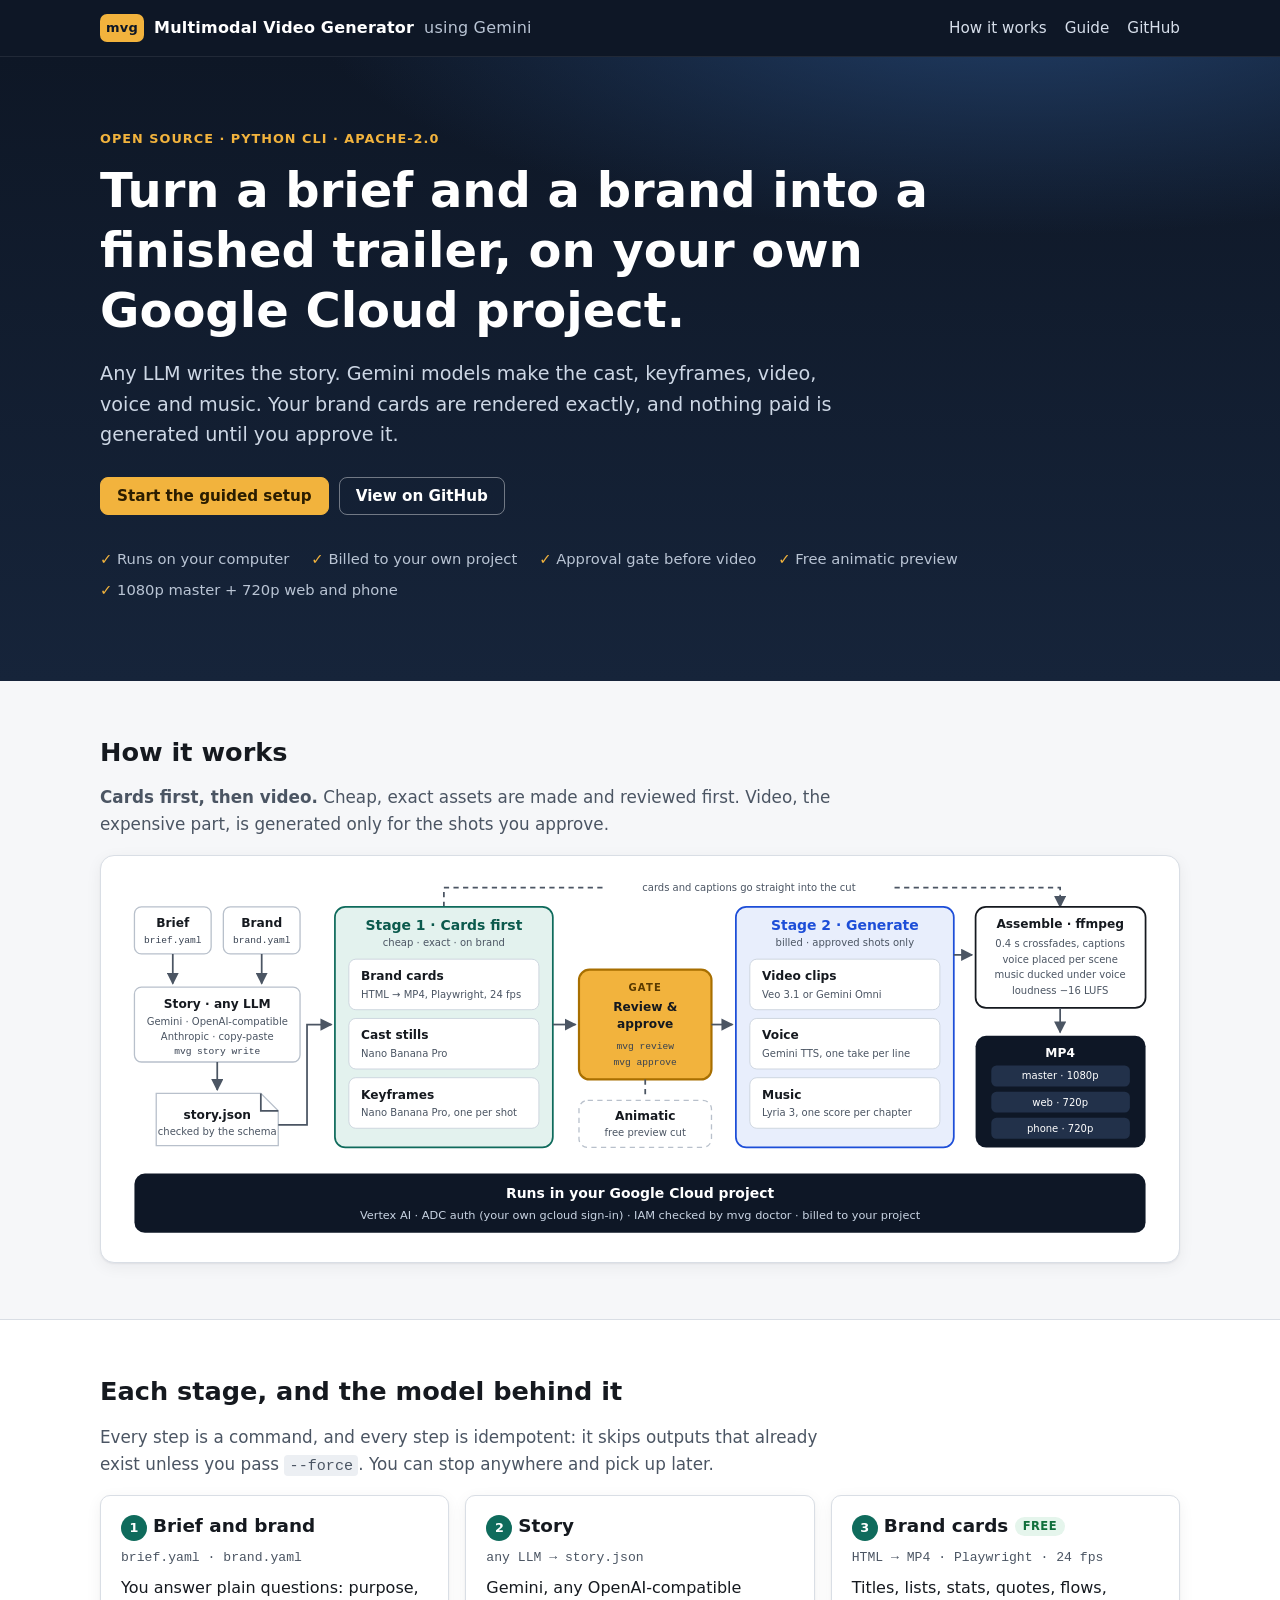
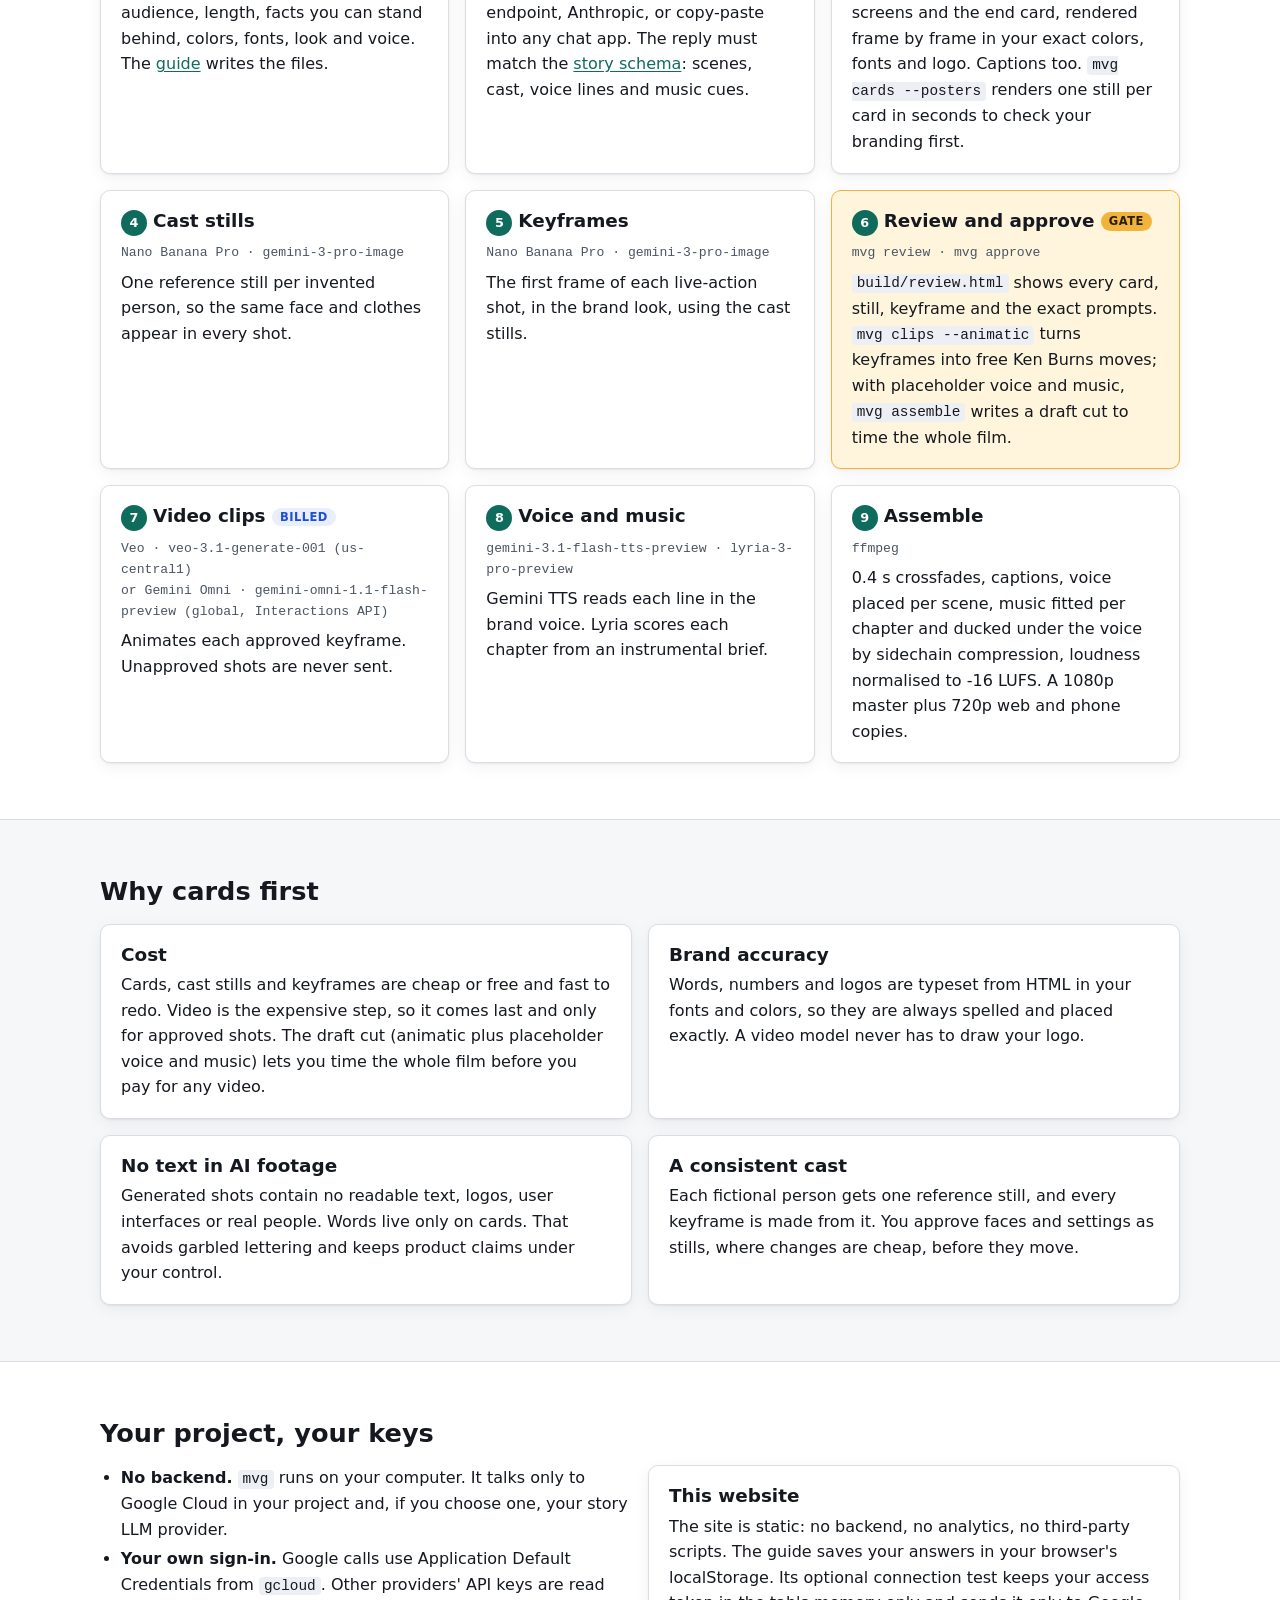
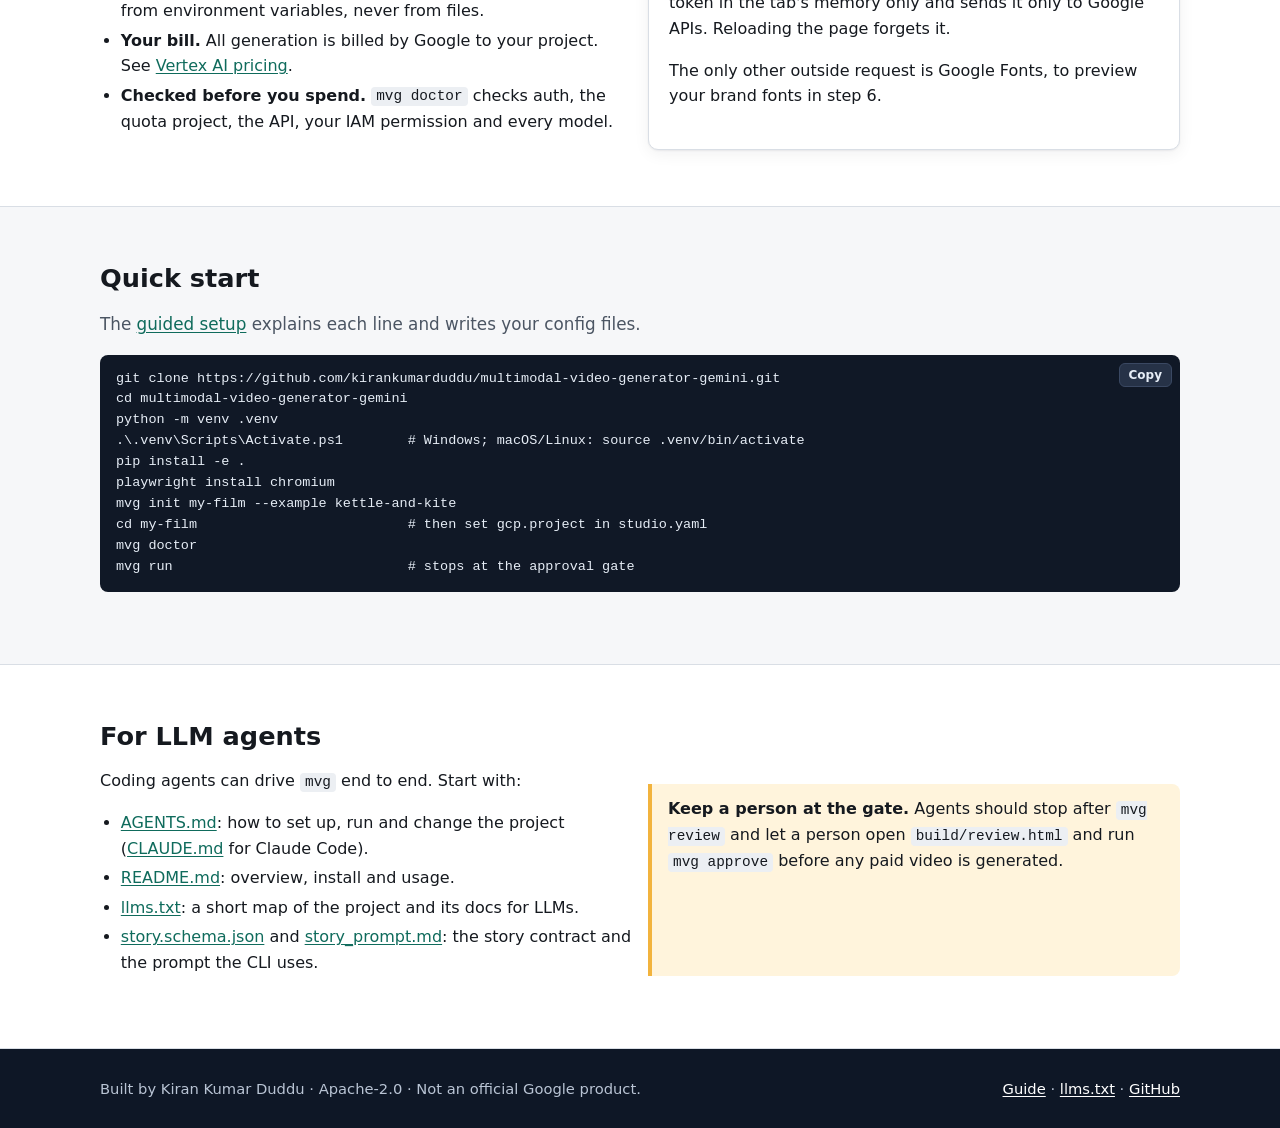
==== docs/index.html @ 92617039 "Multimodal Video Generator using Gemini: first release Story from any LLM (Gemini, OpenAI-compatible" ====
<!doctype html>
<html lang="en">
<head>
<meta charset="utf-8">
<meta name="viewport" content="width=device-width, initial-scale=1">
<meta http-equiv="Content-Security-Policy" content="default-src 'self'; script-src 'self'; style-src 'self'; img-src 'self' data:; connect-src 'self'; object-src 'none'; base-uri 'self'; form-action 'none'">
<meta name="referrer" content="no-referrer">
<title>Multimodal Video Generator using Gemini</title>
<meta name="description" content="A self-serve Python CLI that turns a brief and a brand into a finished trailer on your own Google Cloud project: cards first, then video.">
<link rel="stylesheet" href="assets/style.css">
<link rel="alternate" type="text/plain" href="llms.txt" title="llms.txt">
<script src="assets/common.js" defer></script>
</head>
<body>
<a class="skip" href="#main">Skip to content</a>
<header class="topbar">
  <div class="wrap topbar-in">
    <a class="logo" href="index.html"><span class="logo-mark" aria-hidden="true">mvg</span><span class="logo-name">Multimodal Video Generator</span> <span class="logo-sub">using Gemini</span></a>
    <nav aria-label="Site">
      <a href="#how">How it works</a>
      <a href="guide.html">Guide</a>
      <a href="https://github.com/kirankumarduddu/multimodal-video-generator-gemini">GitHub</a>
    </nav>
  </div>
</header>

<main id="main">
<section class="hero">
  <div class="wrap">
    <div class="eyebrow">Open source · Python CLI · Apache-2.0</div>
    <h1>Turn a brief and a brand into a finished trailer, on your own Google Cloud project.</h1>
    <p class="lead">Any LLM writes the story. Gemini models make the cast, keyframes, video, voice and music. Your brand cards are rendered exactly, and nothing paid is generated until you approve it.</p>
    <div class="btn-row">
      <a class="btn btn-gate" href="guide.html">Start the guided setup</a>
      <a class="btn btn-ghost-light" href="https://github.com/kirankumarduddu/multimodal-video-generator-gemini">View on GitHub</a>
    </div>
    <ul class="hero-facts">
      <li>Runs on your computer</li>
      <li>Billed to your own project</li>
      <li>Approval gate before video</li>
      <li>Free animatic preview</li>
      <li>1080p master + 720p web and phone</li>
    </ul>
  </div>
</section>

<section class="section" id="how">
  <div class="wrap">
    <h2>How it works</h2>
    <p class="section-intro"><strong>Cards first, then video.</strong> Cheap, exact assets are made and reviewed first. Video, the expensive part, is generated only for the shots you approve.</p>
    <div class="diagram-wrap">
      <svg class="diagram" viewBox="0 0 1200 430" role="img" aria-labelledby="dg-title dg-desc">
        <title id="dg-title">Architecture of mvg</title>
        <desc id="dg-desc">The brief and brand go to any LLM, which writes story.json. Stage 1, cards first, renders brand cards, cast stills and keyframes. A review and approve gate follows, with a free animatic preview. Stage 2 generates video clips with Veo or Gemini Omni, voice with Gemini TTS and music with Lyria. ffmpeg assembles the film into a 1080p master and 720p web and phone copies. Everything runs in your Google Cloud project with Vertex AI and ADC authentication, checked by mvg doctor.</desc>
        <defs>
          <marker id="arrow" viewBox="0 0 10 10" refX="9" refY="5" markerWidth="7" markerHeight="7" orient="auto-start-reverse">
            <path d="M0,0 L10,5 L0,10 z" class="dg-arrowhead"></path>
          </marker>
        </defs>

        <!-- cards bypass to assemble -->
        <path d="M375,40 V18 H1082 V40" class="dg-line dg-dash dg-arrow"></path>
        <rect x="560" y="8" width="330" height="20" rx="4" class="dg-label-bg"></rect>
        <text x="725" y="22" text-anchor="middle" class="dg-ts">cards and captions go straight into the cut</text>

        <!-- left: write -->
        <rect x="20" y="40" width="88" height="54" rx="8" class="dg-box"></rect>
        <text x="64" y="63" text-anchor="middle" class="dg-t dg-tb">Brief</text>
        <text x="64" y="81" text-anchor="middle" class="dg-tm">brief.yaml</text>
        <rect x="122" y="40" width="88" height="54" rx="8" class="dg-box"></rect>
        <text x="166" y="63" text-anchor="middle" class="dg-t dg-tb">Brand</text>
        <text x="166" y="81" text-anchor="middle" class="dg-tm">brand.yaml</text>
        <path d="M64,94 V128" class="dg-line dg-arrow"></path>
        <path d="M166,94 V128" class="dg-line dg-arrow"></path>
        <rect x="20" y="132" width="190" height="86" rx="8" class="dg-box"></rect>
        <text x="115" y="156" text-anchor="middle" class="dg-t dg-tb">Story · any LLM</text>
        <text x="115" y="176" text-anchor="middle" class="dg-ts">Gemini · OpenAI-compatible</text>
        <text x="115" y="193" text-anchor="middle" class="dg-ts">Anthropic · copy-paste</text>
        <text x="115" y="209" text-anchor="middle" class="dg-tm">mvg story write</text>
        <path d="M115,218 V250" class="dg-line dg-arrow"></path>
        <path d="M45,254 H165 L185,274 V314 H45 Z" class="dg-box"></path>
        <path d="M165,254 V274 H185" class="dg-line"></path>
        <text x="115" y="283" text-anchor="middle" class="dg-t dg-tb">story.json</text>
        <text x="115" y="302" text-anchor="middle" class="dg-ts">checked by the schema</text>
        <path d="M185,290 H218 V175 H246" class="dg-line dg-arrow"></path>

        <!-- stage 1 -->
        <rect x="250" y="40" width="250" height="276" rx="12" class="dg-s1"></rect>
        <text x="375" y="66" text-anchor="middle" class="dg-h dg-c1">Stage 1 · Cards first</text>
        <text x="375" y="85" text-anchor="middle" class="dg-ts">cheap · exact · on brand</text>
        <rect x="266" y="100" width="218" height="58" rx="8" class="dg-item"></rect>
        <text x="280" y="124" class="dg-t dg-tb">Brand cards</text>
        <text x="280" y="144" class="dg-ts">HTML → MP4, Playwright, 24 fps</text>
        <rect x="266" y="168" width="218" height="58" rx="8" class="dg-item"></rect>
        <text x="280" y="192" class="dg-t dg-tb">Cast stills</text>
        <text x="280" y="212" class="dg-ts">Nano Banana Pro</text>
        <rect x="266" y="236" width="218" height="58" rx="8" class="dg-item"></rect>
        <text x="280" y="260" class="dg-t dg-tb">Keyframes</text>
        <text x="280" y="280" class="dg-ts">Nano Banana Pro, one per shot</text>
        <path d="M500,175 H526" class="dg-line dg-arrow"></path>

        <!-- gate -->
        <rect x="530" y="112" width="152" height="126" rx="12" class="dg-gate"></rect>
        <text x="606" y="137" text-anchor="middle" class="dg-ts dg-gate-ink">GATE</text>
        <text x="606" y="160" text-anchor="middle" class="dg-t dg-tb">Review &amp;</text>
        <text x="606" y="179" text-anchor="middle" class="dg-t dg-tb">approve</text>
        <text x="606" y="203" text-anchor="middle" class="dg-tm">mvg review</text>
        <text x="606" y="221" text-anchor="middle" class="dg-tm">mvg approve</text>
        <path d="M606,238 V260" class="dg-line dg-dash"></path>
        <rect x="530" y="262" width="152" height="54" rx="10" class="dg-box dg-dash"></rect>
        <text x="606" y="284" text-anchor="middle" class="dg-t dg-tb">Animatic</text>
        <text x="606" y="303" text-anchor="middle" class="dg-ts">free preview cut</text>
        <path d="M682,175 H706" class="dg-line dg-arrow"></path>

        <!-- stage 2 -->
        <rect x="710" y="40" width="250" height="276" rx="12" class="dg-s2"></rect>
        <text x="835" y="66" text-anchor="middle" class="dg-h dg-c2">Stage 2 · Generate</text>
        <text x="835" y="85" text-anchor="middle" class="dg-ts">billed · approved shots only</text>
        <rect x="726" y="100" width="218" height="58" rx="8" class="dg-item"></rect>
        <text x="740" y="124" class="dg-t dg-tb">Video clips</text>
        <text x="740" y="144" class="dg-ts">Veo 3.1 or Gemini Omni</text>
        <rect x="726" y="168" width="218" height="58" rx="8" class="dg-item"></rect>
        <text x="740" y="192" class="dg-t dg-tb">Voice</text>
        <text x="740" y="212" class="dg-ts">Gemini TTS, one take per line</text>
        <rect x="726" y="236" width="218" height="58" rx="8" class="dg-item"></rect>
        <text x="740" y="260" class="dg-t dg-tb">Music</text>
        <text x="740" y="280" class="dg-ts">Lyria 3, one score per chapter</text>
        <path d="M960,95 H981" class="dg-line dg-arrow"></path>

        <!-- assemble + output -->
        <rect x="985" y="40" width="195" height="116" rx="12" class="dg-box dg-strong"></rect>
        <text x="1082" y="64" text-anchor="middle" class="dg-t dg-tb">Assemble · ffmpeg</text>
        <text x="1082" y="86" text-anchor="middle" class="dg-ts">0.4 s crossfades, captions</text>
        <text x="1082" y="104" text-anchor="middle" class="dg-ts">voice placed per scene</text>
        <text x="1082" y="122" text-anchor="middle" class="dg-ts">music ducked under voice</text>
        <text x="1082" y="140" text-anchor="middle" class="dg-ts">loudness −16 LUFS</text>
        <path d="M1082,156 V184" class="dg-line dg-arrow"></path>
        <rect x="985" y="188" width="195" height="128" rx="12" class="dg-dark"></rect>
        <text x="1082" y="212" text-anchor="middle" class="dg-t dg-tb dg-tw">MP4</text>
        <rect x="1003" y="222" width="159" height="24" rx="6" class="dg-pill"></rect>
        <text x="1082" y="238" text-anchor="middle" class="dg-ts dg-tw">master · 1080p</text>
        <rect x="1003" y="252" width="159" height="24" rx="6" class="dg-pill"></rect>
        <text x="1082" y="268" text-anchor="middle" class="dg-ts dg-tw">web · 720p</text>
        <rect x="1003" y="282" width="159" height="24" rx="6" class="dg-pill"></rect>
        <text x="1082" y="298" text-anchor="middle" class="dg-ts dg-tw">phone · 720p</text>

        <!-- bottom band -->
        <rect x="20" y="346" width="1160" height="68" rx="12" class="dg-dark"></rect>
        <text x="600" y="374" text-anchor="middle" class="dg-h dg-tw">Runs in your Google Cloud project</text>
        <text x="600" y="398" text-anchor="middle" class="dg-ts dg-tw2">Vertex AI · ADC auth (your own gcloud sign-in) · IAM checked by mvg doctor · billed to your project</text>
      </svg>
    </div>
  </div>
</section>

<section class="section alt" id="stages">
  <div class="wrap">
    <h2>Each stage, and the model behind it</h2>
    <p class="section-intro">Every step is a command, and every step is idempotent: it skips outputs that already exist unless you pass <code>--force</code>. You can stop anywhere and pick up later.</p>
    <div class="grid grid-3">
      <div class="card"><h3><span class="stage-num">1</span>Brief and brand</h3><span class="model">brief.yaml · brand.yaml</span><p>You answer plain questions: purpose, audience, length, facts you can stand behind, colors, fonts, look and voice. The <a href="guide.html#brief">guide</a> writes the files.</p></div>
      <div class="card"><h3><span class="stage-num">2</span>Story</h3><span class="model">any LLM → story.json</span><p>Gemini, any OpenAI-compatible endpoint, Anthropic, or copy-paste into any chat app. The reply must match the <a href="assets/story.schema.json">story schema</a>: scenes, cast, voice lines and music cues.</p></div>
      <div class="card"><h3><span class="stage-num">3</span>Brand cards <span class="tag tag-free">free</span></h3><span class="model">HTML → MP4 · Playwright · 24 fps</span><p>Titles, lists, stats, quotes, flows, screens and the end card, rendered frame by frame in your exact colors, fonts and logo. Captions too. <code>mvg cards --posters</code> renders one still per card in seconds to check your branding first.</p></div>
      <div class="card"><h3><span class="stage-num">4</span>Cast stills</h3><span class="model">Nano Banana Pro · gemini-3-pro-image</span><p>One reference still per invented person, so the same face and clothes appear in every shot.</p></div>
      <div class="card"><h3><span class="stage-num">5</span>Keyframes</h3><span class="model">Nano Banana Pro · gemini-3-pro-image</span><p>The first frame of each live-action shot, in the brand look, using the cast stills.</p></div>
      <div class="card gate"><h3><span class="stage-num">6</span>Review and approve <span class="tag tag-gate">gate</span></h3><span class="model">mvg review · mvg approve</span><p><code>build/review.html</code> shows every card, still, keyframe and the exact prompts. <code>mvg clips --animatic</code> turns keyframes into free Ken Burns moves; with placeholder voice and music, <code>mvg assemble</code> writes a draft cut to time the whole film.</p></div>
      <div class="card"><h3><span class="stage-num">7</span>Video clips <span class="tag tag-billed">billed</span></h3><span class="model">Veo · veo-3.1-generate-001 (us-central1)<br>or Gemini Omni · gemini-omni-1.1-flash-preview (global, Interactions API)</span><p>Animates each approved keyframe. Unapproved shots are never sent.</p></div>
      <div class="card"><h3><span class="stage-num">8</span>Voice and music</h3><span class="model">gemini-3.1-flash-tts-preview · lyria-3-pro-preview</span><p>Gemini TTS reads each line in the brand voice. Lyria scores each chapter from an instrumental brief.</p></div>
      <div class="card"><h3><span class="stage-num">9</span>Assemble</h3><span class="model">ffmpeg</span><p>0.4 s crossfades, captions, voice placed per scene, music fitted per chapter and ducked under the voice by sidechain compression, loudness normalised to -16 LUFS. A 1080p master plus 720p web and phone copies.</p></div>
    </div>
  </div>
</section>

<section class="section" id="why">
  <div class="wrap">
    <h2>Why cards first</h2>
    <div class="grid grid-2">
      <div class="card"><h3>Cost</h3><p>Cards, cast stills and keyframes are cheap or free and fast to redo. Video is the expensive step, so it comes last and only for approved shots. The draft cut (animatic plus placeholder voice and music) lets you time the whole film before you pay for any video.</p></div>
      <div class="card"><h3>Brand accuracy</h3><p>Words, numbers and logos are typeset from HTML in your fonts and colors, so they are always spelled and placed exactly. A video model never has to draw your logo.</p></div>
      <div class="card"><h3>No text in AI footage</h3><p>Generated shots contain no readable text, logos, user interfaces or real people. Words live only on cards. That avoids garbled lettering and keeps product claims under your control.</p></div>
      <div class="card"><h3>A consistent cast</h3><p>Each fictional person gets one reference still, and every keyframe is made from it. You approve faces and settings as stills, where changes are cheap, before they move.</p></div>
    </div>
  </div>
</section>

<section class="section alt" id="yours">
  <div class="wrap">
    <h2>Your project, your keys</h2>
    <div class="grid grid-2">
      <div>
        <ul>
          <li><strong>No backend.</strong> <code>mvg</code> runs on your computer. It talks only to Google Cloud in your project and, if you choose one, your story LLM provider.</li>
          <li><strong>Your own sign-in.</strong> Google calls use Application Default Credentials from <code>gcloud</code>. Other providers' API keys are read from environment variables, never from files.</li>
          <li><strong>Your bill.</strong> All generation is billed by Google to your project. See <a href="https://cloud.google.com/vertex-ai/generative-ai/pricing">Vertex AI pricing</a>.</li>
          <li><strong>Checked before you spend.</strong> <code>mvg doctor</code> checks auth, the quota project, the API, your IAM permission and every model.</li>
        </ul>
      </div>
      <div class="card">
        <h3>This website</h3>
        <p>The site is static: no backend, no analytics, no third-party scripts. The guide saves your answers in your browser's localStorage. Its optional connection test keeps your access token in the tab's memory only and sends it only to Google APIs. Reloading the page forgets it.</p>
        <p>The only other outside request is Google Fonts, to preview your brand fonts in step 6.</p>
      </div>
    </div>
  </div>
</section>

<section class="section" id="quickstart">
  <div class="wrap">
    <h2>Quick start</h2>
    <p class="section-intro">The <a href="guide.html">guided setup</a> explains each line and writes your config files.</p>
    <div class="code"><pre><code>git clone https://github.com/kirankumarduddu/multimodal-video-generator-gemini.git
cd multimodal-video-generator-gemini
python -m venv .venv
.\.venv\Scripts\Activate.ps1        # Windows; macOS/Linux: source .venv/bin/activate
pip install -e .
playwright install chromium
mvg init my-film --example kettle-and-kite
cd my-film                          # then set gcp.project in studio.yaml
mvg doctor
mvg run                             # stops at the approval gate</code></pre></div>
  </div>
</section>

<section class="section alt" id="agents">
  <div class="wrap">
    <h2>For LLM agents</h2>
    <div class="grid grid-2">
      <div>
        <p>Coding agents can drive <code>mvg</code> end to end. Start with:</p>
        <ul>
          <li><a href="https://github.com/kirankumarduddu/multimodal-video-generator-gemini/blob/main/AGENTS.md">AGENTS.md</a>: how to set up, run and change the project (<a href="https://github.com/kirankumarduddu/multimodal-video-generator-gemini/blob/main/CLAUDE.md">CLAUDE.md</a> for Claude Code).</li>
          <li><a href="https://github.com/kirankumarduddu/multimodal-video-generator-gemini/blob/main/README.md">README.md</a>: overview, install and usage.</li>
          <li><a href="llms.txt">llms.txt</a>: a short map of the project and its docs for LLMs.</li>
          <li><a href="assets/story.schema.json">story.schema.json</a> and <a href="assets/story_prompt.md">story_prompt.md</a>: the story contract and the prompt the CLI uses.</li>
        </ul>
      </div>
      <div class="callout gate">
        <p><strong>Keep a person at the gate.</strong> Agents should stop after <code>mvg review</code> and let a person open <code>build/review.html</code> and run <code>mvg approve</code> before any paid video is generated.</p>
      </div>
    </div>
  </div>
</section>
</main>

<footer class="footer">
  <div class="wrap footer-in">
    <span>Built by Kiran Kumar Duddu · Apache-2.0 · Not an official Google product.</span>
    <span><a href="guide.html">Guide</a> · <a href="llms.txt">llms.txt</a> · <a href="https://github.com/kirankumarduddu/multimodal-video-generator-gemini">GitHub</a></span>
  </div>
</footer>
</body>
</html>
---- docs/assets/style.css ----
/* Multimodal Video Generator using Gemini: site styles. No external assets. */
:root {
  --bg: #f6f7f9;
  --surface: #ffffff;
  --ink: #15191f;
  --muted: #4b5563;
  --line: #d9dee5;
  --line-strong: #b8c0cb;
  --accent: #0f6b5c;
  --accent-ink: #ffffff;
  --accent-soft: #e3f2ee;
  --gate: #f2b33d;
  --gate-soft: #fff4dc;
  --gate-ink: #6b4500;
  --pass: #11703c;
  --pass-soft: #e5f5ec;
  --warn: #8a5a00;
  --warn-soft: #fff5d9;
  --fail: #b42318;
  --fail-soft: #fdecea;
  --hero: #0e1726;
  --hero-2: #16243a;
  --code-bg: #101826;
  --code-ink: #e6edf6;
  --radius: 10px;
  --shadow: 0 1px 2px rgba(16, 24, 38, .06), 0 4px 16px rgba(16, 24, 38, .06);
  --font: system-ui, -apple-system, "Segoe UI", Roboto, "Helvetica Neue", Arial, "Noto Sans", sans-serif;
  --mono: ui-monospace, SFMono-Regular, Menlo, Consolas, "Liberation Mono", monospace;
}

* { box-sizing: border-box; }
html { scroll-behavior: smooth; }
body {
  margin: 0;
  font: 16px/1.6 var(--font);
  color: var(--ink);
  background: var(--bg);
  -webkit-font-smoothing: antialiased;
}
img, svg { max-width: 100%; }
a { color: var(--accent); text-underline-offset: 2px; }
a:hover { color: #0a4f44; }
h1, h2, h3, h4 { line-height: 1.25; margin: 0 0 .6em; }
h2 { font-size: 1.6rem; }
h3 { font-size: 1.15rem; }
p, ul, ol { margin: 0 0 1em; }
ul, ol { padding-left: 1.3em; }
li + li { margin-top: .25em; }
code { font-family: var(--mono); font-size: .9em; background: #eceff3; padding: .1em .35em; border-radius: 4px; }
kbd { font-family: var(--mono); font-size: .85em; border: 1px solid var(--line-strong); border-bottom-width: 2px; border-radius: 4px; padding: 0 .3em; background: #fff; }
hr { border: 0; border-top: 1px solid var(--line); margin: 2rem 0; }
[hidden] { display: none !important; }

:focus-visible { outline: 3px solid #2f80ed; outline-offset: 2px; border-radius: 4px; }

.wrap { max-width: 1120px; margin: 0 auto; padding: 0 20px; }
.skip { position: absolute; left: -9999px; top: 0; background: #fff; padding: 8px 12px; z-index: 100; }
.skip:focus { left: 8px; top: 8px; }

/* Top bar */
.topbar { background: var(--hero); color: #fff; border-bottom: 1px solid rgba(255,255,255,.08); position: sticky; top: 0; z-index: 20; }
.topbar-in { display: flex; align-items: center; justify-content: space-between; gap: 16px; height: 56px; }
.logo { color: #fff; text-decoration: none; font-weight: 700; letter-spacing: .2px; display: flex; align-items: center; gap: 10px; }
.logo:hover { color: #fff; }
.logo-mark { display: inline-grid; place-items: center; min-width: 28px; height: 28px; padding: 0 6px; border-radius: 7px; background: var(--gate); color: var(--hero); font-size: 13px; font-weight: 800; letter-spacing: .02em; }
.logo-sub { font-weight: 400; color: #b9c4d4; }
.topbar nav { display: flex; gap: 18px; }
.topbar nav a { color: #d6deea; text-decoration: none; font-size: .95rem; white-space: nowrap; }
.topbar nav a:hover, .topbar nav a[aria-current="page"] { color: #fff; text-decoration: underline; }

/* Buttons */
.btn {
  display: inline-flex; align-items: center; justify-content: center; gap: 8px;
  font: inherit; font-weight: 600; font-size: .95rem;
  padding: 9px 16px; border-radius: 8px; border: 1px solid var(--line-strong);
  background: var(--surface); color: var(--ink); cursor: pointer; text-decoration: none; line-height: 1.2;
}
.btn:hover { background: #f0f2f5; color: var(--ink); }
.btn-primary { background: var(--accent); border-color: var(--accent); color: var(--accent-ink); }
.btn-primary:hover { background: #0b5a4d; color: #fff; }
.btn-gate { background: var(--gate); border-color: var(--gate); color: #2b1d00; }
.btn-gate:hover { background: #e3a326; color: #2b1d00; }
.btn-ghost-light { background: transparent; color: #fff; border-color: rgba(255,255,255,.4); }
.btn-ghost-light:hover { background: rgba(255,255,255,.08); color: #fff; }
.btn-sm { padding: 5px 10px; font-size: .85rem; font-weight: 600; }
.btn[disabled] { opacity: .55; cursor: not-allowed; }
.btn-row { display: flex; flex-wrap: wrap; gap: 10px; align-items: center; margin: 1rem 0; }

/* Hero */
.hero { background: radial-gradient(1200px 400px at 80% -10%, #22406a 0%, transparent 60%), linear-gradient(180deg, var(--hero) 0%, var(--hero-2) 100%); color: #fff; padding: 72px 0 64px; }
.hero h1 { font-size: clamp(2rem, 4.2vw, 3rem); max-width: 860px; margin-bottom: .4em; }
.hero .lead { font-size: 1.2rem; color: #cdd7e5; max-width: 760px; }
.hero .eyebrow { color: var(--gate); font-weight: 700; letter-spacing: .08em; text-transform: uppercase; font-size: .8rem; margin-bottom: .8em; }
.hero code { background: rgba(255,255,255,.1); color: #fff; }
.hero .btn-row { margin-top: 1.6rem; }
.hero-facts { display: flex; flex-wrap: wrap; gap: 8px 22px; margin-top: 2rem; color: #b9c4d4; font-size: .92rem; padding: 0; list-style: none; }
.hero-facts li { margin: 0; }
.hero-facts li::before { content: "✓ "; color: var(--gate); }

/* Sections */
.section { padding: 56px 0; }
.section.alt { background: var(--surface); border-top: 1px solid var(--line); border-bottom: 1px solid var(--line); }
.section-intro { max-width: 760px; color: var(--muted); font-size: 1.05rem; }
.grid { display: grid; gap: 16px; }
.grid-2 { grid-template-columns: repeat(2, minmax(0, 1fr)); }
.grid-3 { grid-template-columns: repeat(3, minmax(0, 1fr)); }
.card { background: var(--surface); border: 1px solid var(--line); border-radius: var(--radius); padding: 18px 20px; box-shadow: var(--shadow); }
.card h3 { margin-bottom: .35em; }
.card p:last-child, .card ul:last-child { margin-bottom: 0; }
.card .model { font-family: var(--mono); font-size: .82rem; color: var(--muted); display: block; margin-bottom: .5em; }
.card.gate { border-color: var(--gate); background: var(--gate-soft); }
.tag { display: inline-block; font-size: .72rem; font-weight: 700; letter-spacing: .04em; text-transform: uppercase; padding: 2px 8px; border-radius: 999px; background: #eceff3; color: #374151; vertical-align: middle; }
.tag-free { background: var(--pass-soft); color: var(--pass); }
.tag-billed { background: #e8eefc; color: #1d4ed8; }
.tag-gate { background: var(--gate); color: #2b1d00; }
.stage-num { display: inline-grid; place-items: center; width: 26px; height: 26px; border-radius: 50%; background: var(--accent); color: #fff; font-size: .8rem; font-weight: 700; margin-right: 6px; }

.diagram-wrap { background: var(--surface); border: 1px solid var(--line); border-radius: 14px; padding: 16px; box-shadow: var(--shadow); overflow-x: auto; }
.diagram { display: block; width: 100%; min-width: 760px; height: auto; font-family: var(--font); }

.callout { border-left: 4px solid var(--accent); background: var(--accent-soft); padding: 12px 16px; border-radius: 0 8px 8px 0; margin: 1rem 0; }
.callout.gate { border-left-color: var(--gate); background: var(--gate-soft); }
.callout.warn { border-left-color: #d29100; background: var(--warn-soft); }
.callout p:last-child, .callout ul:last-child { margin-bottom: 0; }

.footer { background: var(--hero); color: #b9c4d4; padding: 28px 0; font-size: .92rem; }
.footer a { color: #fff; }
.footer-in { display: flex; flex-wrap: wrap; gap: 12px 24px; justify-content: space-between; }

/* Code blocks with copy buttons */
.code { position: relative; margin: .6rem 0 1rem; }
.code pre {
  margin: 0; padding: 14px 16px; padding-right: 76px;
  background: var(--code-bg); color: var(--code-ink); border-radius: 8px;
  font: 13.5px/1.55 var(--mono); overflow-x: auto; white-space: pre-wrap; overflow-wrap: anywhere;
}
.code pre code { background: none; padding: 0; color: inherit; font-size: inherit; }
.code .copy {
  position: absolute; top: 8px; right: 8px; font: 600 12px var(--font);
  padding: 4px 9px; border-radius: 6px; cursor: pointer;
  background: #263247; color: #e6edf6; border: 1px solid #3a4862;
}
.code .copy:hover { background: #33415a; }
.code .copy.done { background: var(--pass); border-color: var(--pass); color: #fff; }
.code pre .c { color: #8fa1b8; }
.code.tall pre { max-height: 420px; overflow: auto; white-space: pre; padding-right: 16px; }
.code.tall > .copy { display: none; }

/* Tables */
.table-wrap { overflow-x: auto; margin: .6rem 0 1.2rem; }
table { border-collapse: collapse; width: 100%; background: var(--surface); font-size: .93rem; }
th, td { text-align: left; vertical-align: top; padding: 8px 10px; border-bottom: 1px solid var(--line); }
th { background: #eef1f5; font-weight: 600; }
td code { overflow-wrap: anywhere; }

/* Guide layout */
.guide { display: grid; grid-template-columns: 270px minmax(0, 1fr); gap: 28px; padding-top: 28px; padding-bottom: 60px; align-items: start; }
.sidebar { position: sticky; top: 76px; background: var(--surface); border: 1px solid var(--line); border-radius: var(--radius); padding: 14px; box-shadow: var(--shadow); }
.sidebar-toggle { display: none; width: 100%; justify-content: space-between; }
.progress { margin: 0 4px 12px; }
.progress-label { font-size: .85rem; color: var(--muted); display: flex; justify-content: space-between; }
.progress-bar { height: 6px; background: #e6e9ee; border-radius: 99px; overflow: hidden; margin-top: 6px; }
.progress-fill { height: 100%; width: 0; background: var(--accent); transition: width .25s; }
.steps { list-style: none; margin: 0; padding: 0; }
.steps li { margin: 0; }
.steps a {
  display: flex; align-items: center; gap: 10px; padding: 8px 8px; border-radius: 8px;
  text-decoration: none; color: var(--ink); font-size: .95rem;
}
.steps a:hover { background: #f0f2f5; color: var(--ink); }
.steps a[aria-current="step"] { background: var(--accent-soft); font-weight: 600; }
.steps .dot {
  flex: none; display: inline-grid; place-items: center; width: 24px; height: 24px; border-radius: 50%;
  border: 2px solid var(--line-strong); font-size: .75rem; font-weight: 700; color: var(--muted); background: #fff;
}
.steps a[aria-current="step"] .dot { border-color: var(--accent); color: var(--accent); }
.steps li.done .dot { background: var(--accent); border-color: var(--accent); color: #fff; }
.steps li.done .dot .n { display: none; }
.steps li .dot .ck { display: none; }
.steps li.done .dot .ck { display: inline; }
.sidebar-foot { border-top: 1px solid var(--line); margin-top: 10px; padding-top: 10px; font-size: .82rem; color: var(--muted); }
.linkbtn { background: none; border: 0; padding: 0; font: inherit; color: var(--accent); text-decoration: underline; cursor: pointer; }

.panel { background: var(--surface); border: 1px solid var(--line); border-radius: 14px; padding: 28px 32px; box-shadow: var(--shadow); min-width: 0; }
.step-kicker { color: var(--accent); font-weight: 700; font-size: .82rem; letter-spacing: .06em; text-transform: uppercase; margin-bottom: .3em; }
.step h2 { font-size: 1.7rem; }
.step h3 { margin-top: 1.6rem; }
.step-nav { display: flex; justify-content: space-between; align-items: center; gap: 12px; border-top: 1px solid var(--line); margin-top: 28px; padding-top: 18px; }
.step-nav .count { color: var(--muted); font-size: .9rem; }

/* Forms */
.field { margin: 0 0 18px; }
.field > label, .field > .label { display: block; font-weight: 600; margin-bottom: 4px; }
.field .why { display: block; font-size: .86rem; color: var(--muted); margin: -2px 0 6px; }
.field .hint { font-size: .85rem; color: var(--muted); margin-top: 4px; }
.field .hint.bad { color: var(--fail); }
input[type="text"], input[type="email"], input[type="number"], input[type="password"], input[type="url"], select, textarea {
  width: 100%; font: inherit; font-size: .95rem; padding: 8px 10px; border: 1px solid var(--line-strong);
  border-radius: 8px; background: #fff; color: var(--ink);
}
textarea { min-height: 84px; resize: vertical; line-height: 1.5; }
textarea.mono, input.mono { font-family: var(--mono); font-size: 13px; }
input:focus, select:focus, textarea:focus { border-color: #2f80ed; outline: 2px solid rgba(47, 128, 237, .25); outline-offset: 0; }
.row { display: grid; gap: 14px; grid-template-columns: repeat(2, minmax(0, 1fr)); }
.row-3 { grid-template-columns: repeat(3, minmax(0, 1fr)); }
.inline { display: flex; gap: 8px; align-items: center; }
.inline > input[type="text"] { flex: 1; }
fieldset { border: 1px solid var(--line); border-radius: 10px; padding: 14px 16px 4px; margin: 0 0 18px; }
legend { font-weight: 700; padding: 0 6px; }
.choices { display: grid; gap: 8px; margin-bottom: 14px; }
.choice { display: flex; gap: 10px; align-items: flex-start; border: 1px solid var(--line); border-radius: 8px; padding: 10px 12px; cursor: pointer; background: #fff; }
.choice:hover { border-color: var(--line-strong); }
.choice input { margin-top: 4px; }
.choice small { display: block; color: var(--muted); }
.choice:has(input:checked) { border-color: var(--accent); background: var(--accent-soft); }
.subpanel { border: 1px dashed var(--line-strong); border-radius: 10px; padding: 14px 16px 2px; margin: 0 0 16px; background: #fbfcfd; }

.seg { display: inline-flex; border: 1px solid var(--line-strong); border-radius: 8px; overflow: hidden; margin: 0 0 12px; }
.seg button { font: inherit; font-size: .9rem; font-weight: 600; padding: 7px 14px; border: 0; background: #fff; color: var(--ink); cursor: pointer; }
.seg button + button { border-left: 1px solid var(--line-strong); }
.seg button[aria-pressed="true"] { background: var(--ink); color: #fff; }

.chips { display: flex; flex-wrap: wrap; gap: 6px; margin: 4px 0 8px; }
.chip { font: inherit; font-size: .85rem; padding: 4px 11px; border-radius: 999px; border: 1px solid var(--line-strong); background: #fff; cursor: pointer; color: var(--ink); }
.chip:hover { border-color: var(--accent); color: var(--accent); }

.colors { display: grid; grid-template-columns: repeat(3, minmax(0, 1fr)); gap: 12px; }
.color-field label { display: block; font-weight: 600; font-size: .9rem; }
.color-field .why { display: block; font-size: .8rem; color: var(--muted); margin-bottom: 4px; }
.color-field input[type="color"] { width: 42px; height: 36px; padding: 2px; border: 1px solid var(--line-strong); border-radius: 8px; background: #fff; cursor: pointer; flex: none; }
.color-field input[type="text"] { font-family: var(--mono); font-size: 13px; }

/* Brand preview */
.preview-grid { display: grid; grid-template-columns: minmax(0, 1fr) minmax(0, 1fr); gap: 20px; align-items: start; }
.brand-card {
  --b-bg: #14302B; --b-surface: #1E4A42; --b-primary: #E9B44C; --b-accent: #F6E7C8; --b-text: #FFF9EE; --b-muted: #BFD6CF;
  --b-head: Georgia, serif; --b-body: system-ui, sans-serif;
  aspect-ratio: 16 / 9; width: 100%; border-radius: 10px; overflow: hidden; position: relative;
  background: var(--b-bg); color: var(--b-text); font-family: var(--b-body);
  display: grid; place-items: center; container-type: inline-size; box-shadow: var(--shadow);
}
.brand-card .bc-panel { background: var(--b-surface); border-radius: 2.2cqw; padding: 4.5cqw 6cqw; width: 78%; text-align: center; }
.brand-card .bc-eyebrow { color: var(--b-primary); text-transform: uppercase; letter-spacing: .14em; font-size: 2.4cqw; font-weight: 600; }
.brand-card .bc-head { font-family: var(--b-head); color: var(--b-accent); font-size: 7cqw; line-height: 1.08; margin: 1.6cqw 0; overflow-wrap: anywhere; }
.brand-card .bc-rule { width: 12cqw; height: .7cqw; background: var(--b-primary); border-radius: 1cqw; margin: 0 auto 2cqw; }
.brand-card .bc-sub { color: var(--b-text); font-size: 3cqw; }
.brand-card .bc-foot { position: absolute; left: 0; right: 0; bottom: 3cqw; text-align: center; color: var(--b-muted); font-size: 1.9cqw; }
.swatches { display: flex; gap: 6px; margin-top: 10px; flex-wrap: wrap; }
.swatch { display: flex; flex-direction: column; align-items: center; font-size: .72rem; color: var(--muted); }
.swatch i { display: block; width: 34px; height: 22px; border-radius: 5px; border: 1px solid rgba(0,0,0,.15); margin-bottom: 2px; }
.contrast { font-size: .85rem; margin-top: 8px; }
.contrast .ok { color: var(--pass); }
.contrast .bad { color: var(--fail); }

/* Results */
.results { list-style: none; padding: 0; margin: 1rem 0; display: grid; gap: 8px; }
.results li { margin: 0; border: 1px solid var(--line); border-radius: 8px; padding: 10px 12px; background: #fff; display: grid; grid-template-columns: 64px minmax(0, 1fr); gap: 4px 12px; }
.results .badge { grid-row: span 3; align-self: start; }
.results .r-title { font-weight: 600; }
.results .r-detail { font-size: .9rem; color: var(--muted); overflow-wrap: anywhere; }
.results .r-fix { font-size: .9rem; }
.results .r-fix .code { margin: .4rem 0 0; }
.badge { display: inline-block; text-align: center; font-size: .75rem; font-weight: 800; letter-spacing: .05em; padding: 3px 0; border-radius: 6px; width: 56px; }
.badge.pass { background: var(--pass-soft); color: var(--pass); }
.badge.warn { background: var(--warn-soft); color: var(--warn); }
.badge.fail { background: var(--fail-soft); color: var(--fail); }
.badge.info { background: #eceff3; color: #374151; }
.badge.run { background: #e8eefc; color: #1d4ed8; }
.results li.pass { border-left: 4px solid var(--pass); }
.results li.warn { border-left: 4px solid #d29100; }
.results li.fail { border-left: 4px solid var(--fail); }
.results li.skip { border-left: 4px solid var(--line-strong); }
.badge.skip { background: #eceff3; color: #374151; }

.issues { list-style: none; padding: 0; margin: .5rem 0 1rem; display: grid; gap: 6px; }
.issues li { margin: 0; padding: 8px 12px; border-radius: 8px; font-size: .92rem; overflow-wrap: anywhere; }
.issues li.error { background: var(--fail-soft); color: #7a1610; }
.issues li.warning { background: var(--warn-soft); color: #5c3c00; }
.issues li.ok { background: var(--pass-soft); color: #0b4d29; }
.issues li b { font-family: var(--mono); font-weight: 600; font-size: .86rem; }
.summary-line { font-weight: 600; margin: .6rem 0; }

/* Tabs */
.tabs { display: flex; gap: 4px; border-bottom: 1px solid var(--line); margin: 1rem 0 0; flex-wrap: wrap; }
.tabs button { font: inherit; font-weight: 600; font-size: .93rem; padding: 9px 14px; border: 1px solid transparent; border-bottom: 0; border-radius: 8px 8px 0 0; background: none; color: var(--muted); cursor: pointer; margin-bottom: -1px; }
.tabs button[aria-selected="true"] { background: var(--surface); color: var(--ink); border-color: var(--line); }
.tabpanel { border: 1px solid var(--line); border-top: 0; border-radius: 0 0 10px 10px; padding: 16px 18px 6px; margin-bottom: 1.2rem; }

/* Timeline */
.timeline-wrap { overflow-x: auto; border: 1px solid var(--line); border-radius: 10px; padding: 12px 12px 8px; background: #fbfcfd; margin: .6rem 0 1rem; }
.timeline { position: relative; min-width: 860px; }
.tl-row { position: relative; height: 46px; margin-bottom: 6px; }
.tl-row.voice { height: 18px; }
.tl-row.music { height: 24px; }
.tl-row.ruler { height: 18px; border-bottom: 1px solid var(--line-strong); margin-bottom: 8px; }
.tl-tick { position: absolute; bottom: 0; font: 11px var(--mono); color: var(--muted); transform: translateX(-50%); }
.tl-tick::after { content: ""; position: absolute; left: 50%; bottom: -1px; width: 1px; height: 5px; background: var(--line-strong); }
.tl-scene { position: absolute; top: 0; height: 100%; border-radius: 6px; padding: 4px 6px; overflow: hidden; color: #fff; font-size: 11.5px; line-height: 1.3; border: 1px solid rgba(255,255,255,.7); }
.tl-scene.card { background: #c27c0e; }
.tl-scene.live_action { background: #1f5fa8; }
.tl-scene b { display: block; font-family: var(--mono); font-weight: 600; white-space: nowrap; overflow: hidden; text-overflow: ellipsis; }
.tl-scene span { opacity: .9; white-space: nowrap; }
.tl-voice { position: absolute; top: 3px; height: 12px; border-radius: 3px; background: #7c3aed; opacity: .85; min-width: 4px; }
.tl-voice.late { background: var(--fail); }
.tl-music { position: absolute; top: 0; height: 100%; border-radius: 5px; background: repeating-linear-gradient(135deg, #0f6b5c, #0f6b5c 8px, #12806e 8px, #12806e 16px); color: #fff; font: 11px var(--mono); padding: 4px 6px; overflow: hidden; white-space: nowrap; border: 1px solid rgba(255,255,255,.7); }
.tl-label { position: absolute; left: -2px; top: 50%; transform: translate(-100%, -50%); font-size: 11px; color: var(--muted); padding-right: 6px; }
.legend { display: flex; flex-wrap: wrap; gap: 14px; font-size: .82rem; color: var(--muted); margin-top: 4px; }
.legend i { display: inline-block; width: 12px; height: 12px; border-radius: 3px; vertical-align: -1px; margin-right: 5px; }
.lg-card { background: #c27c0e; } .lg-live { background: #1f5fa8; } .lg-voice { background: #7c3aed; } .lg-music { background: #0f6b5c; }

/* Checklist */
.cmd-group { margin: 1.4rem 0; }
.cmd-group > h3 { display: flex; align-items: center; gap: 10px; margin: 0 0 .6rem; }
.cmd { border: 1px solid var(--line); border-radius: 10px; padding: 12px 14px 4px; margin: 0 0 10px; background: #fff; }
.cmd.gate { border-color: var(--gate); background: var(--gate-soft); }
.cmd-head { display: flex; gap: 10px; align-items: flex-start; }
.cmd-head input { margin-top: 6px; width: 18px; height: 18px; flex: none; }
.cmd-head label { font-weight: 600; cursor: pointer; }
.cmd .code { margin: .4rem 0 .6rem; }
.cmd dl { display: grid; grid-template-columns: 110px minmax(0, 1fr); gap: 2px 12px; font-size: .9rem; margin: 0 0 8px; }
.cmd dt { color: var(--muted); }
.cmd dd { margin: 0; }
.cmd.checked { opacity: .75; }

details.faq { border: 1px solid var(--line); border-radius: 10px; padding: 0 14px; margin: 0 0 10px; background: #fff; }
details.faq summary { cursor: pointer; padding: 12px 0; font-weight: 600; }
details.faq[open] summary { border-bottom: 1px solid var(--line); margin-bottom: 10px; }

.status { font-size: .9rem; color: var(--muted); }
.status.bad { color: var(--fail); }
.spinner { display: inline-block; width: 14px; height: 14px; border: 2px solid #c7d0dc; border-top-color: var(--accent); border-radius: 50%; animation: spin .8s linear infinite; vertical-align: -2px; }
@keyframes spin { to { transform: rotate(360deg); } }

/* Responsive */
@media (max-width: 900px) {
  .grid-3 { grid-template-columns: repeat(2, minmax(0, 1fr)); }
  .guide { grid-template-columns: 1fr; gap: 16px; padding-top: 16px; }
  .sidebar { position: static; padding: 10px; }
  .sidebar-toggle { display: flex; }
  .sidebar .steps, .sidebar .sidebar-foot { display: none; margin-top: 8px; }
  .sidebar.open .steps, .sidebar.open .sidebar-foot { display: block; }
  .preview-grid { grid-template-columns: 1fr; }
  .panel { padding: 20px 18px; }
}
@media (max-width: 640px) {
  .grid-2, .grid-3, .row, .row-3 { grid-template-columns: 1fr; }
  .colors { grid-template-columns: repeat(2, minmax(0, 1fr)); }
  .topbar nav { gap: 12px; }
  .logo-sub { display: none; }
  .logo-name { display: none; }
  .logo::after { content: "Video Generator"; white-space: nowrap; font-size: .95rem; }
  .hero { padding: 48px 0 44px; }
  .cmd dl { grid-template-columns: 1fr; }
}
@media (prefers-reduced-motion: reduce) {
  html { scroll-behavior: auto; }
  .progress-fill { transition: none; }
  .spinner { animation-duration: 2s; }
}

.choices.two { grid-template-columns: 1fr 1fr; }

/* Architecture diagram (inline SVG; styled here because the CSP blocks inline styles) */
.diagram .dg-box { fill: #fff; stroke: #b8c0cb; stroke-width: 1.5; }
.diagram .dg-strong { stroke: #15191f; stroke-width: 2; }
.diagram .dg-s1 { fill: #e3f2ee; stroke: #0f6b5c; stroke-width: 2; }
.diagram .dg-s2 { fill: #e8eefc; stroke: #1d4ed8; stroke-width: 2; }
.diagram .dg-item { fill: #fff; stroke: #c9d2dc; stroke-width: 1; }
.diagram .dg-gate { fill: #f2b33d; stroke: #a86f00; stroke-width: 2.5; }
.diagram .dg-dark { fill: #0e1726; }
.diagram .dg-pill { fill: #22314a; }
.diagram .dg-label-bg { fill: #fff; }
.diagram .dg-line { stroke: #4b5563; stroke-width: 2; fill: none; }
.diagram .dg-arrow { marker-end: url(#arrow); }
.diagram .dg-arrowhead { fill: #4b5563; }
.diagram .dg-dash { stroke-dasharray: 6 5; }
.diagram text { font-family: var(--font); }
.diagram .dg-t { font-size: 14px; fill: #15191f; }
.diagram .dg-tb { font-weight: 700; }
.diagram .dg-ts { font-size: 11.5px; fill: #4b5563; }
.diagram .dg-tm { font-family: var(--mono); font-size: 11px; fill: #374151; }
.diagram .dg-h { font-size: 16px; font-weight: 700; fill: #15191f; }
.diagram .dg-c1 { fill: #0b5a4d; }
.diagram .dg-c2 { fill: #1d4ed8; }
.diagram .dg-gate-ink { fill: #5a3a00; font-weight: 700; letter-spacing: .12em; }
.diagram .dg-tw { fill: #fff; }
.diagram .dg-tw2 { fill: #c9d4e3; font-size: 13px; }

/* Brand step: fields left, sticky live preview right */
.brand-layout { display: grid; grid-template-columns: minmax(0, 1fr) 290px; gap: 24px; align-items: start; }
.brand-sticky { position: sticky; top: 76px; }
.brand-layout .colors { grid-template-columns: repeat(2, minmax(0, 1fr)); }
.label-sm { font-size: .78rem; font-weight: 700; color: var(--muted); text-transform: uppercase; letter-spacing: .06em; margin-bottom: 6px; }
.contrast span { display: block; }
@media (max-width: 1100px) {
  .brand-layout { grid-template-columns: 1fr; }
  .brand-aside { order: -1; }
  .brand-sticky { position: static; max-width: 460px; }
}
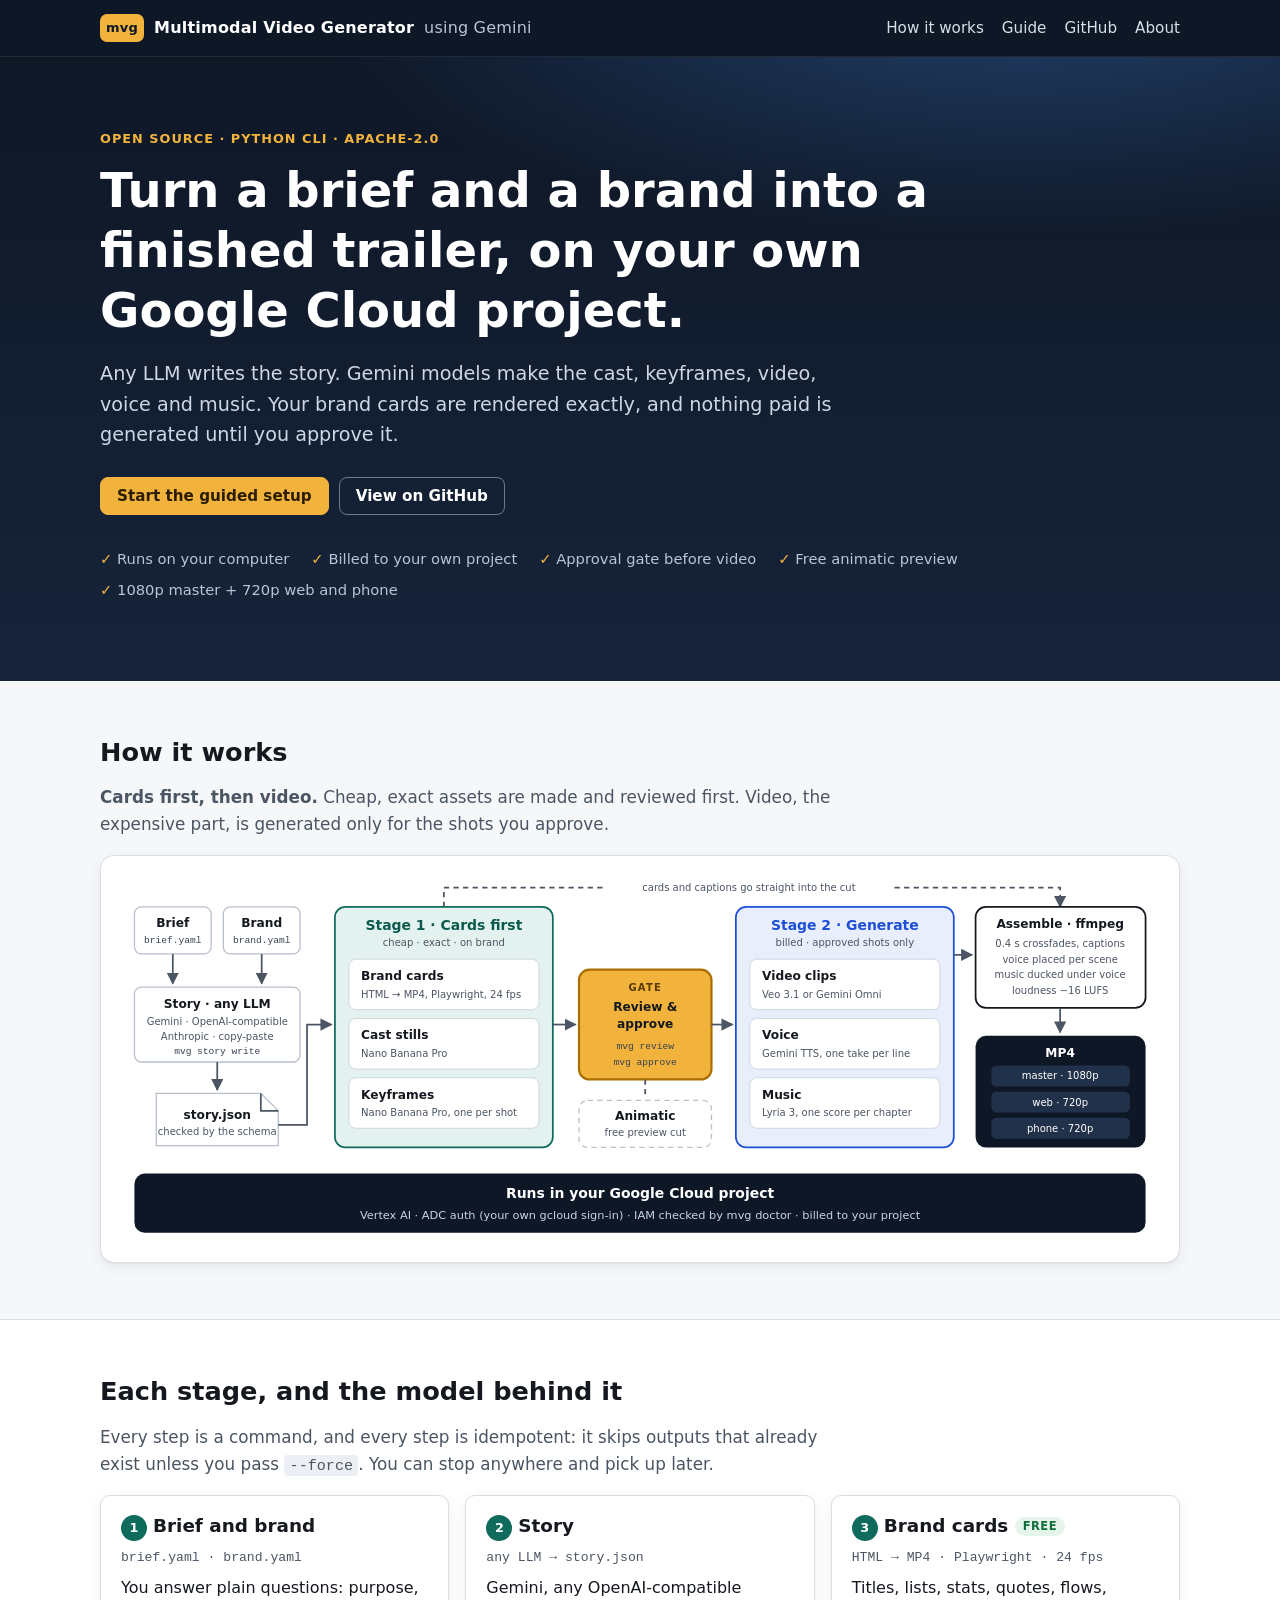
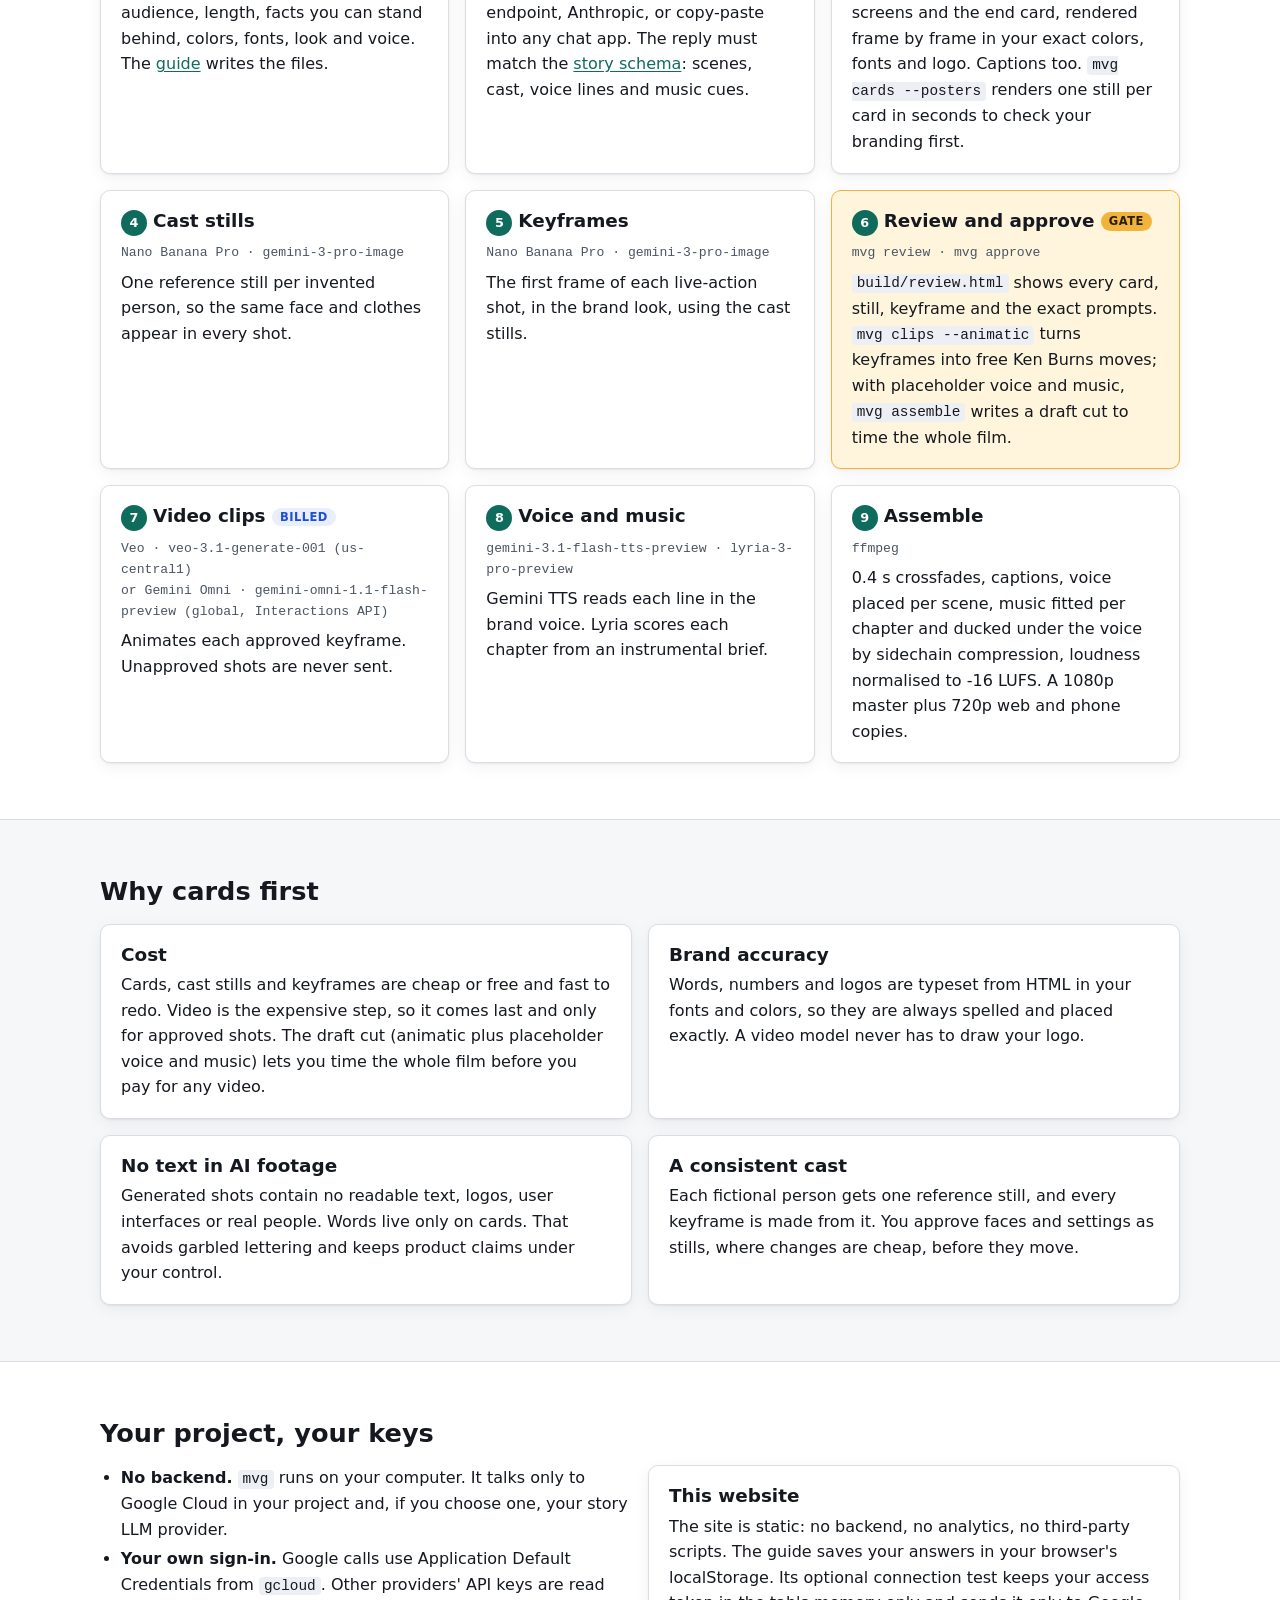
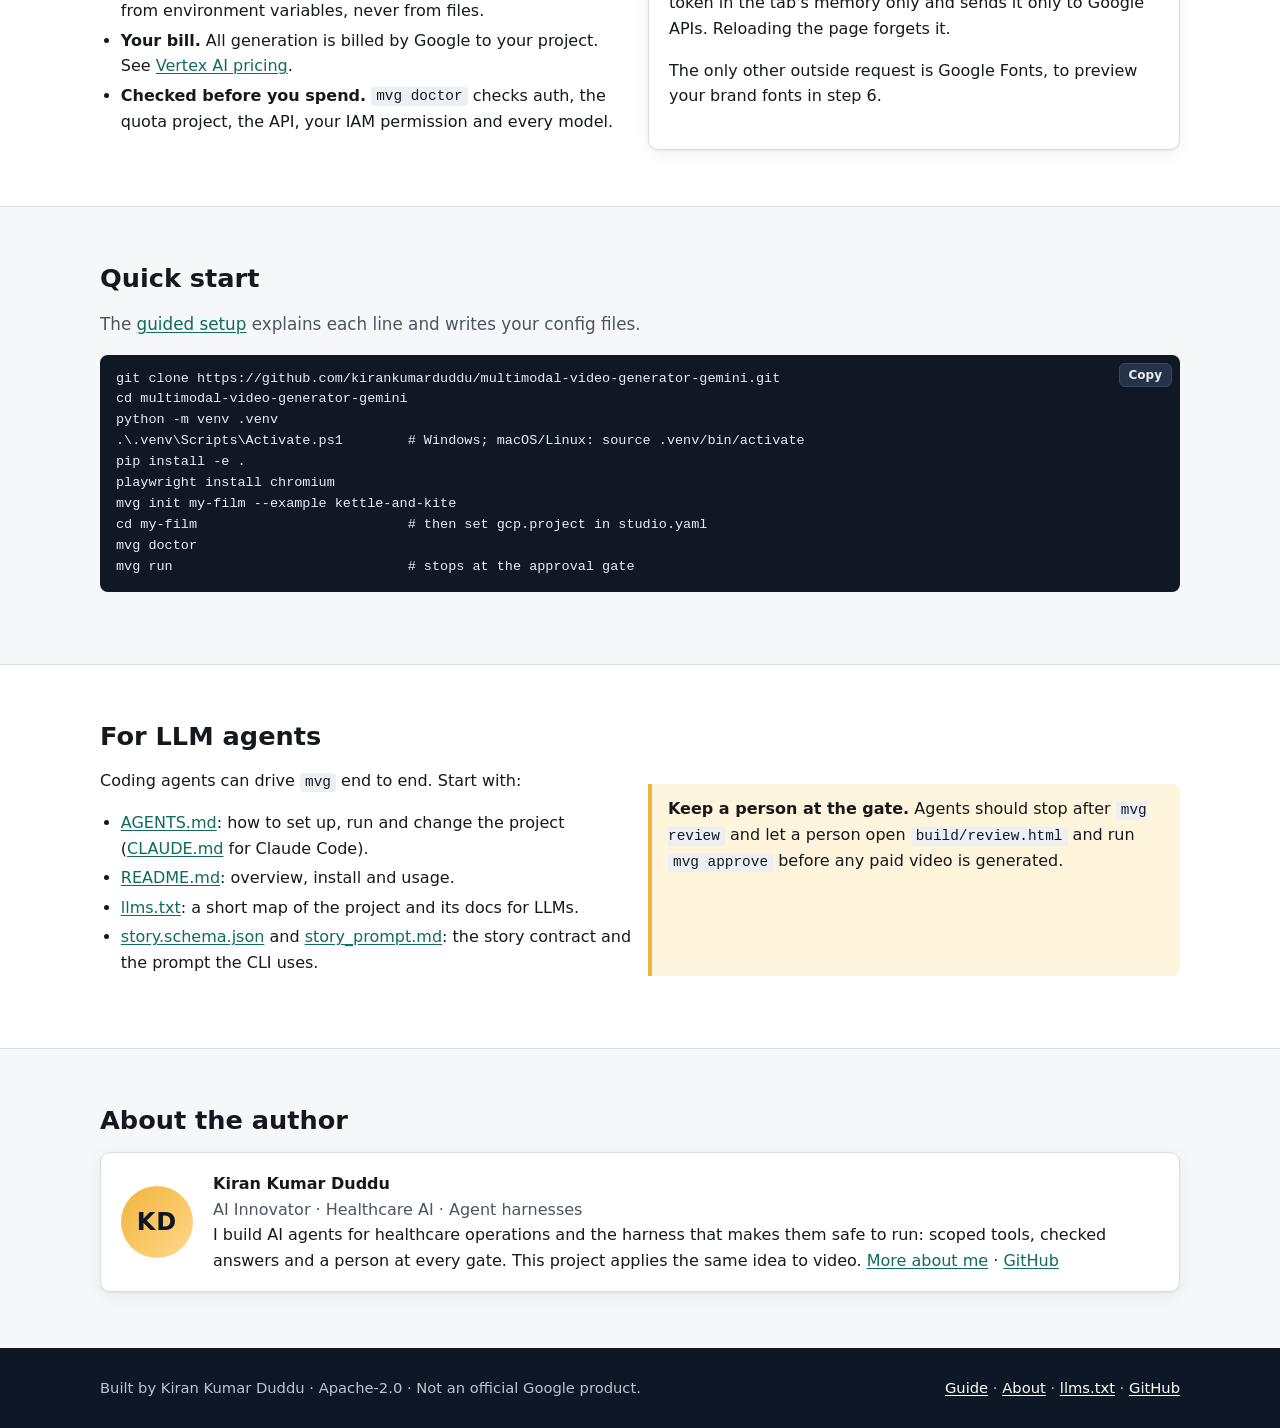
==== commit 720a5fa1: "Add an About page and author section About page (AI Innovator, healthcare AI, agent harnesses), an a" ====
--- a/docs/index.html
+++ b/docs/index.html
@@ -20,6 +20,7 @@
       <a href="#how">How it works</a>
       <a href="guide.html">Guide</a>
       <a href="https://github.com/kirankumarduddu/multimodal-video-generator-gemini">GitHub</a>
+      <a href="about.html">About</a>
     </nav>
   </div>
 </header>
@@ -240,12 +241,26 @@
     </div>
   </div>
 </section>
+
+<section class="section" id="author">
+  <div class="wrap">
+    <h2>About the author</h2>
+    <div class="card author">
+      <div class="monogram small" aria-hidden="true">KD</div>
+      <div>
+        <p><strong>Kiran Kumar Duddu</strong></p>
+        <p class="role">AI Innovator · Healthcare AI · Agent harnesses</p>
+        <p>I build AI agents for healthcare operations and the harness that makes them safe to run: scoped tools, checked answers and a person at every gate. This project applies the same idea to video. <a href="about.html">More about me</a> · <a href="https://github.com/kirankumarduddu">GitHub</a></p>
+      </div>
+    </div>
+  </div>
+</section>
 </main>
 
 <footer class="footer">
   <div class="wrap footer-in">
     <span>Built by Kiran Kumar Duddu · Apache-2.0 · Not an official Google product.</span>
-    <span><a href="guide.html">Guide</a> · <a href="llms.txt">llms.txt</a> · <a href="https://github.com/kirankumarduddu/multimodal-video-generator-gemini">GitHub</a></span>
+    <span><a href="guide.html">Guide</a> · <a href="about.html">About</a> · <a href="llms.txt">llms.txt</a> · <a href="https://github.com/kirankumarduddu/multimodal-video-generator-gemini">GitHub</a></span>
   </div>
 </footer>
 </body>
--- a/docs/assets/style.css
+++ b/docs/assets/style.css
@@ -331,6 +331,18 @@
 .spinner { display: inline-block; width: 14px; height: 14px; border: 2px solid #c7d0dc; border-top-color: var(--accent); border-radius: 50%; animation: spin .8s linear infinite; vertical-align: -2px; }
 @keyframes spin { to { transform: rotate(360deg); } }
 
+/* About page and author section */
+.about-hero-in { display: flex; align-items: center; gap: 36px; }
+.monogram { flex: none; width: 132px; height: 132px; border-radius: 50%; display: grid; place-items: center; font-size: 2.8rem; font-weight: 700; letter-spacing: .04em; color: var(--hero); background: linear-gradient(135deg, var(--gate) 0%, #ffd98a 100%); box-shadow: 0 0 0 6px rgba(242, 179, 61, .18); }
+.monogram.small { width: 72px; height: 72px; font-size: 1.5rem; box-shadow: none; color: var(--hero); }
+.focus { display: flex; flex-wrap: wrap; gap: 8px; list-style: none; padding: 0; margin: 1rem 0 0; }
+.focus li { margin: 0; padding: 4px 12px; border-radius: 999px; border: 1px solid rgba(255, 255, 255, .28); color: #e6ecf5; font-size: .9rem; }
+.principles { list-style: none; padding: 0; margin: 0; }
+.principles li { margin: 0 0 14px; padding-left: 18px; border-left: 3px solid var(--accent); }
+.author { display: flex; align-items: center; gap: 20px; }
+.author p { margin: 0; }
+.author .role { color: var(--muted); }
+
 /* Responsive */
 @media (max-width: 900px) {
   .grid-3 { grid-template-columns: repeat(2, minmax(0, 1fr)); }
@@ -345,11 +357,12 @@
 @media (max-width: 640px) {
   .grid-2, .grid-3, .row, .row-3 { grid-template-columns: 1fr; }
   .colors { grid-template-columns: repeat(2, minmax(0, 1fr)); }
-  .topbar nav { gap: 12px; }
+  .topbar nav { gap: 14px; }
   .logo-sub { display: none; }
   .logo-name { display: none; }
-  .logo::after { content: "Video Generator"; white-space: nowrap; font-size: .95rem; }
   .hero { padding: 48px 0 44px; }
+  .about-hero-in, .author { flex-direction: column; align-items: flex-start; gap: 20px; }
+  .monogram { width: 96px; height: 96px; font-size: 2rem; }
   .cmd dl { grid-template-columns: 1fr; }
 }
 @media (prefers-reduced-motion: reduce) {
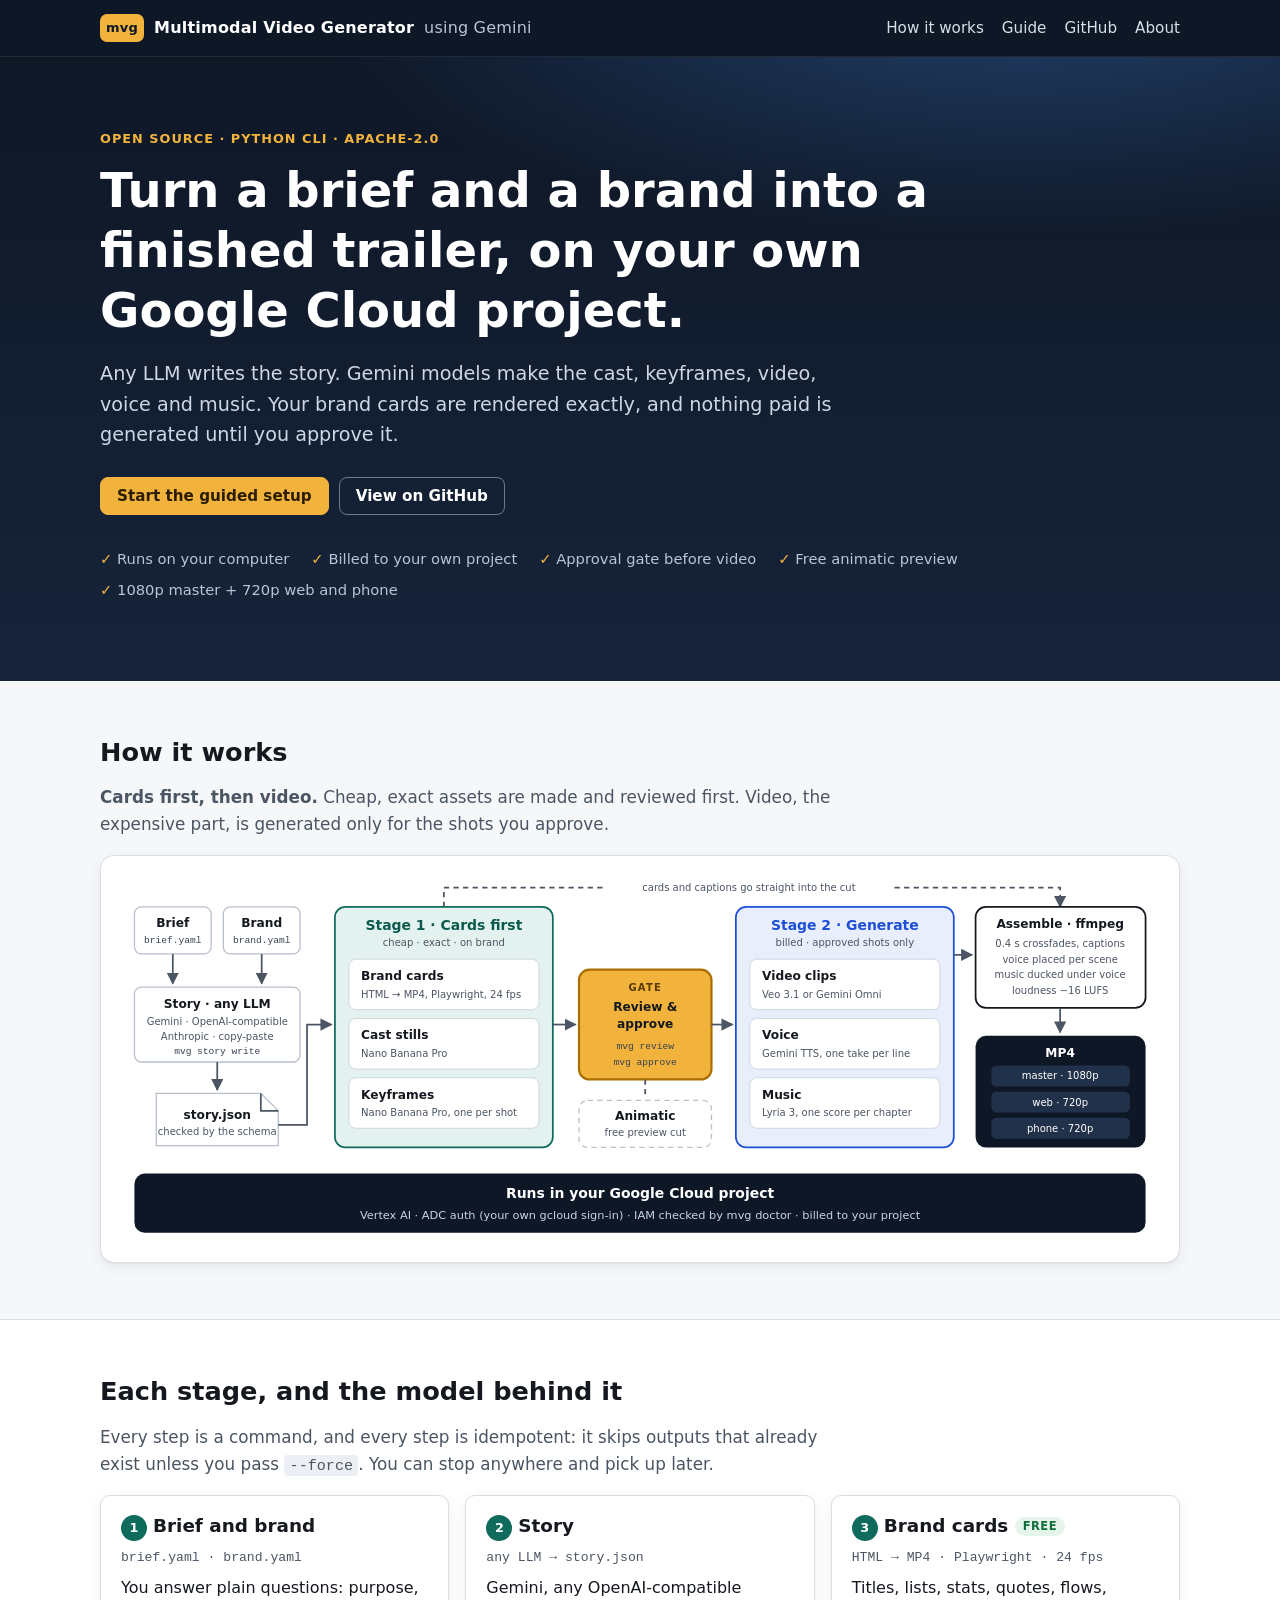
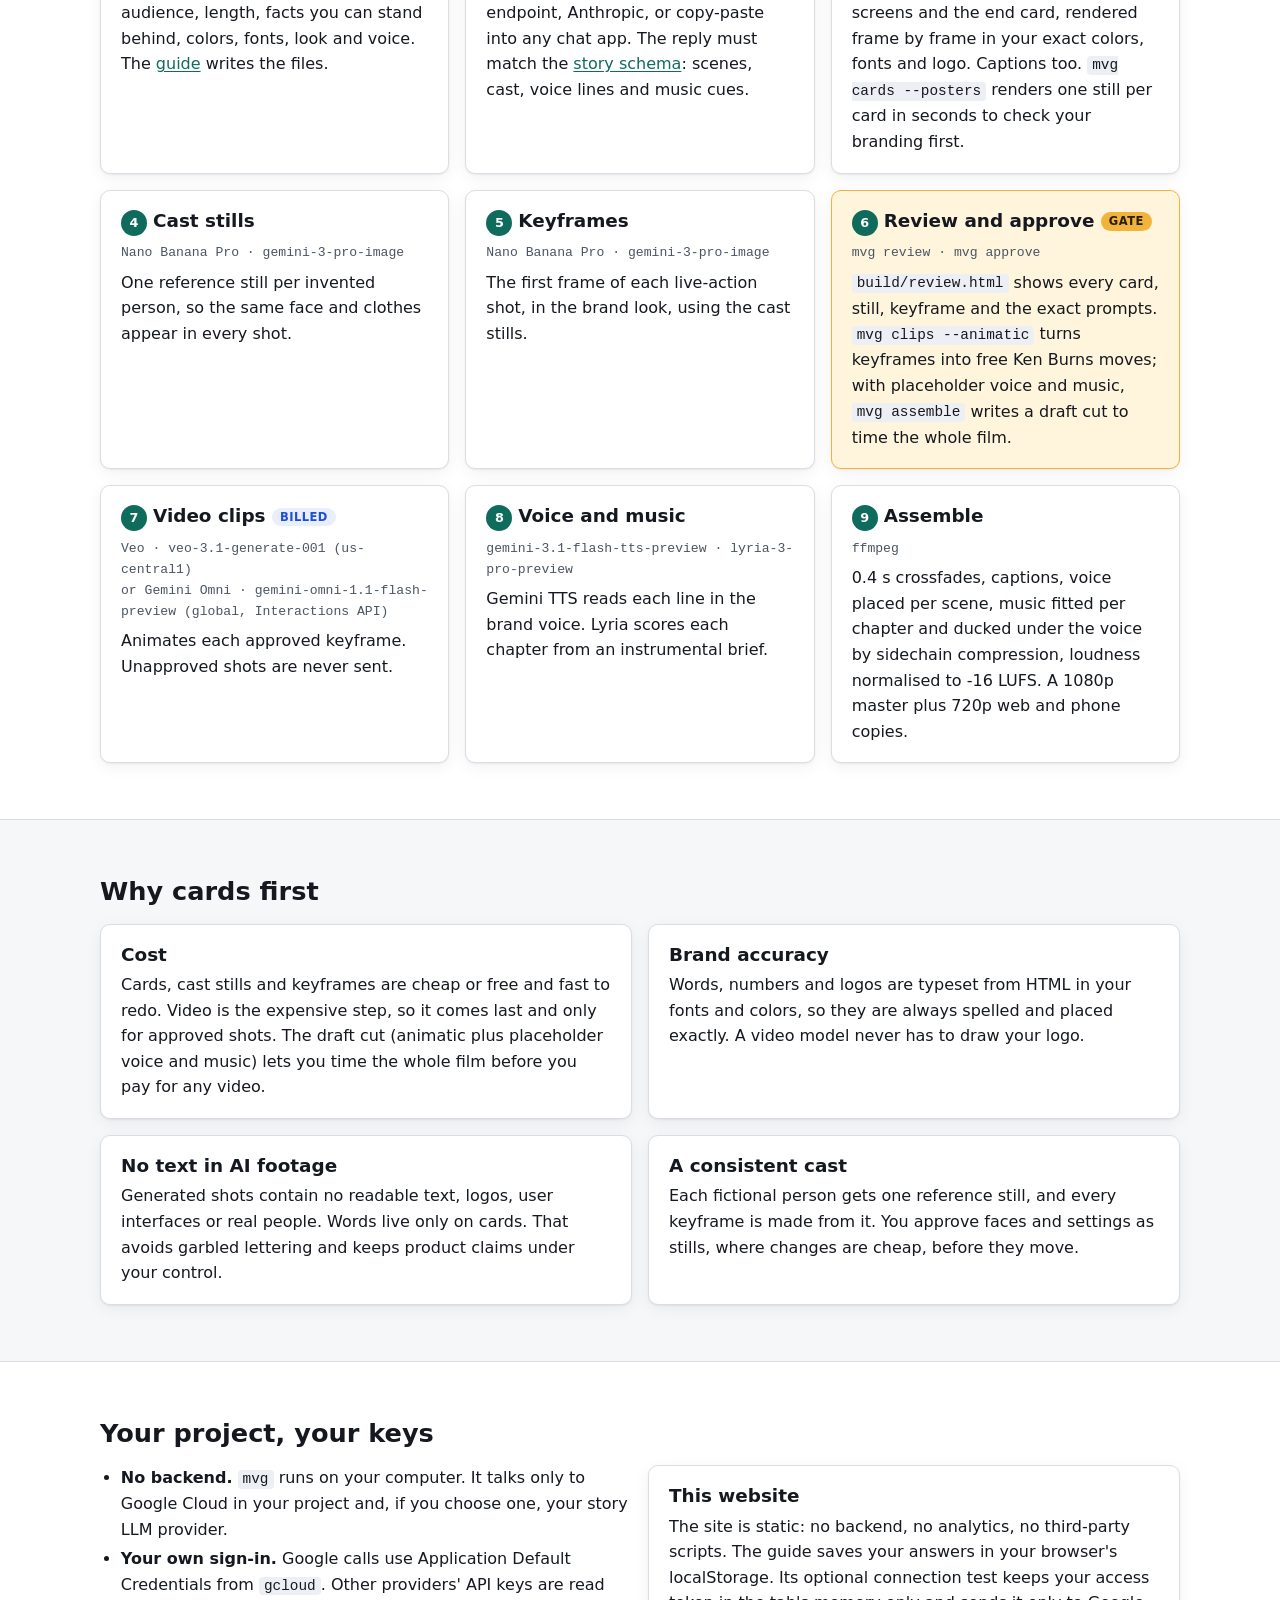
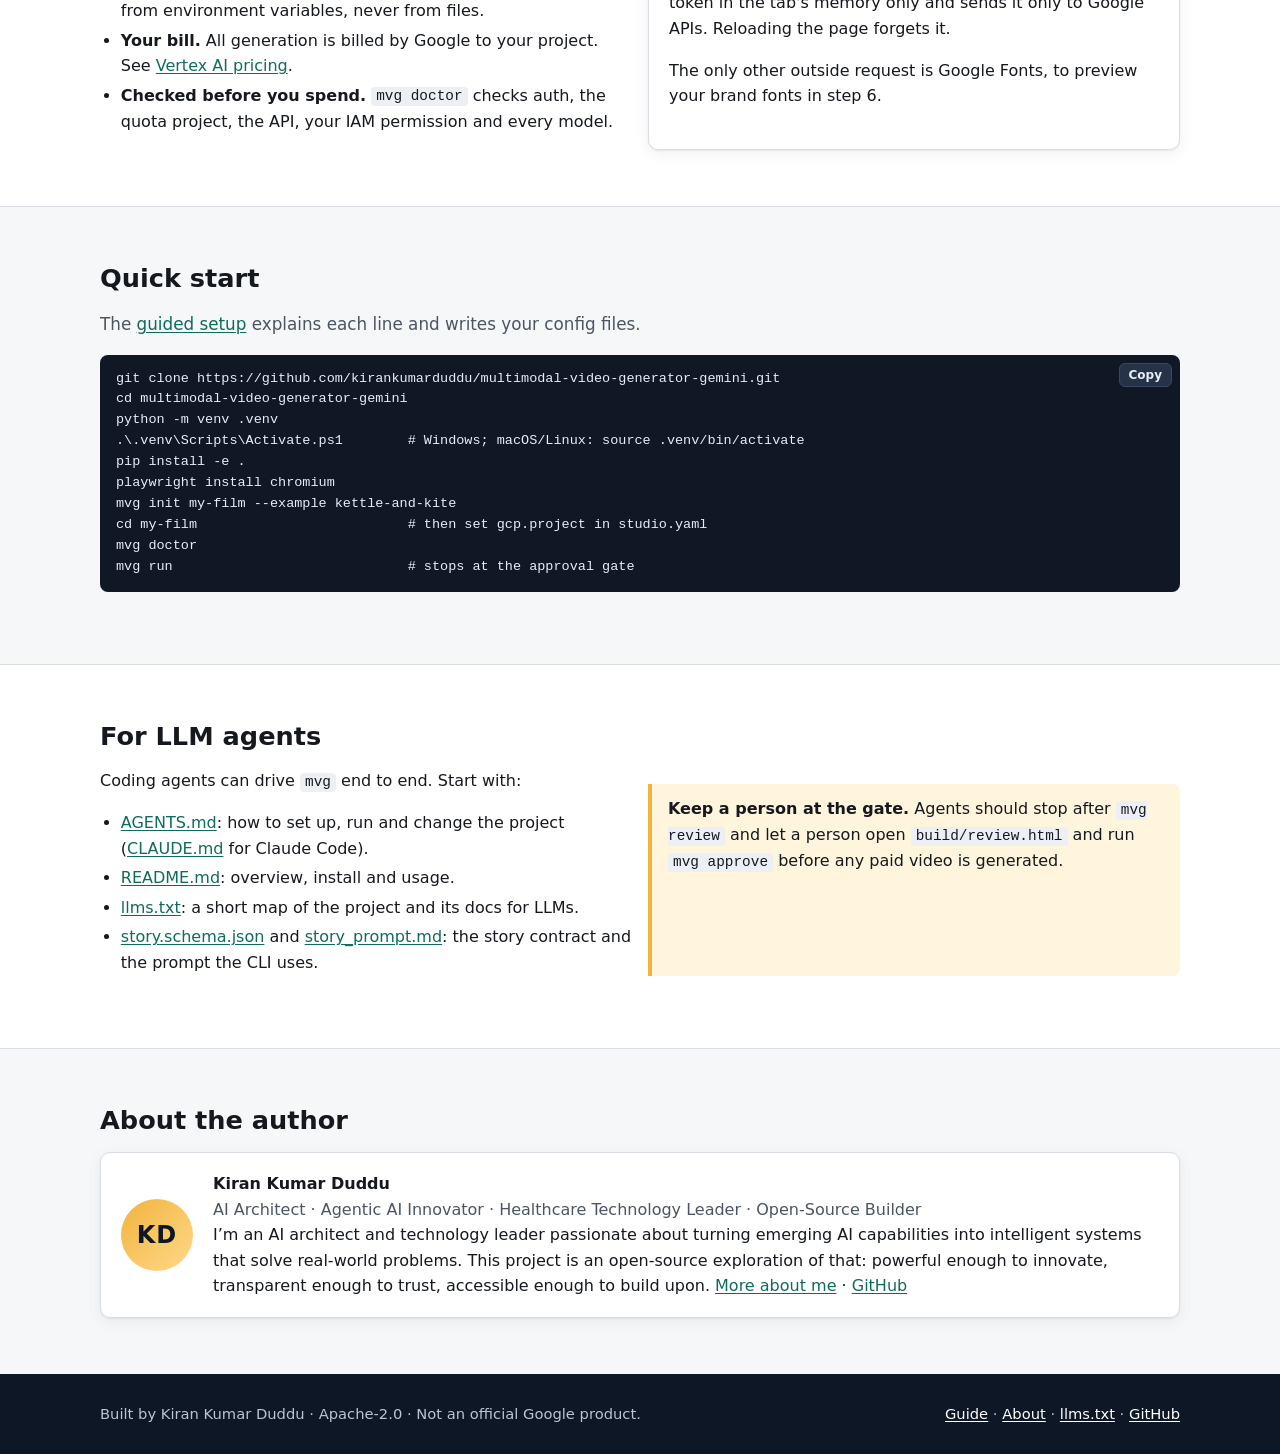
==== commit 19b0f840: "Update the author bio About page, landing-page author card and README now use Kiran's own bio: roles" ====
--- a/docs/index.html
+++ b/docs/index.html
@@ -249,8 +249,8 @@
       <div class="monogram small" aria-hidden="true">KD</div>
       <div>
         <p><strong>Kiran Kumar Duddu</strong></p>
-        <p class="role">AI Innovator · Healthcare AI · Agent harnesses</p>
-        <p>I build AI agents for healthcare operations and the harness that makes them safe to run: scoped tools, checked answers and a person at every gate. This project applies the same idea to video. <a href="about.html">More about me</a> · <a href="https://github.com/kirankumarduddu">GitHub</a></p>
+        <p class="role">AI Architect · Agentic AI Innovator · Healthcare Technology Leader · Open-Source Builder</p>
+        <p>I’m an AI architect and technology leader passionate about turning emerging AI capabilities into intelligent systems that solve real-world problems. This project is an open-source exploration of that: powerful enough to innovate, transparent enough to trust, accessible enough to build upon. <a href="about.html">More about me</a> · <a href="https://github.com/kirankumarduddu">GitHub</a></p>
       </div>
     </div>
   </div>
--- a/docs/assets/style.css
+++ b/docs/assets/style.css
@@ -337,8 +337,14 @@
 .monogram.small { width: 72px; height: 72px; font-size: 1.5rem; box-shadow: none; color: var(--hero); }
 .focus { display: flex; flex-wrap: wrap; gap: 8px; list-style: none; padding: 0; margin: 1rem 0 0; }
 .focus li { margin: 0; padding: 4px 12px; border-radius: 999px; border: 1px solid rgba(255, 255, 255, .28); color: #e6ecf5; font-size: .9rem; }
-.principles { list-style: none; padding: 0; margin: 0; }
-.principles li { margin: 0 0 14px; padding-left: 18px; border-left: 3px solid var(--accent); }
+.focus.roles { margin: .2rem 0 1rem; }
+.focus.roles li { border-color: rgba(242, 179, 61, .55); color: #ffe3a6; font-weight: 600; }
+.prose > p { max-width: 820px; font-size: 1.05rem; }
+.about-tags { margin-top: 1.4rem; }
+.pills { display: flex; flex-wrap: wrap; gap: 8px; list-style: none; padding: 0; margin: .4rem 0 0; }
+.pills li { margin: 0; padding: 4px 12px; border-radius: 999px; background: var(--accent-soft); color: var(--accent); font-size: .9rem; font-weight: 600; }
+.motto { background: var(--hero); color: #fff; padding: 44px 0; text-align: center; }
+.motto p { margin: 0; font-size: clamp(1.3rem, 2.6vw, 1.9rem); font-weight: 700; letter-spacing: .01em; color: var(--gate); }
 .author { display: flex; align-items: center; gap: 20px; }
 .author p { margin: 0; }
 .author .role { color: var(--muted); }
